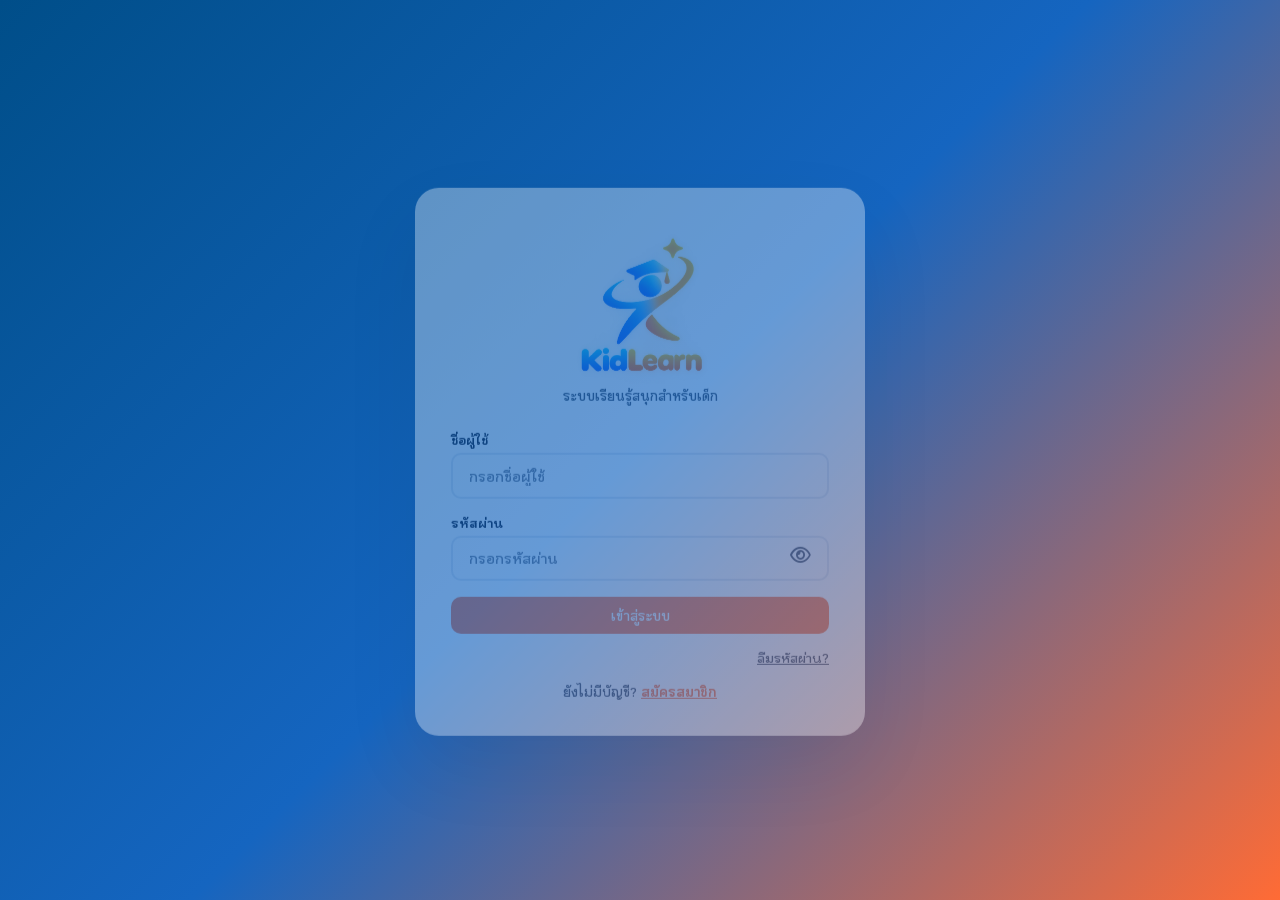
==== app.html @ 4d79da93 "แนบไฟล์ในบทเรียนได้ และคำแนะนำผู้ปกครองบอกบทเรียนที่ควรให้ลูกอ่าน - ครูแนบไฟล์ PDF, Word, PowerPoint" ====
<!DOCTYPE html>
<html lang="th">
<head>
  <meta charset="UTF-8">
  <meta name="viewport" content="width=device-width, initial-scale=1.0">
  <title>KidLearn — เรียนสนุก เล่นสนุก</title>
  <link rel="preconnect" href="https://fonts.googleapis.com">
  <link rel="preconnect" href="https://fonts.gstatic.com" crossorigin>
  <link href="https://fonts.googleapis.com/css2?family=KoHo:ital,wght@0,200;0,300;0,400;0,500;0,600;0,700;1,200;1,300;1,400;1,500;1,600;1,700&display=swap" rel="stylesheet">
  <link rel="icon" href="images/logo.webp" type="image/webp">
  <link rel="stylesheet" href="style.css?v=5.46">
  <script src="js/theme.js?v=1.3"></script>
  <link rel="stylesheet" href="https://cdnjs.cloudflare.com/ajax/libs/font-awesome/6.5.0/css/all.min.css">
</head>
<body>

<header class="m-header">
  <a class="brand" href="app.html"><img class="brand-logo" src="images/logo.webp" alt=""> <span>Kid</span>Learn</a>
</header>

<div class="layout">

  <!-- ════════════════════════════════════════════════════
       SIDEBAR
  ════════════════════════════════════════════════════ -->
  <aside class="sidebar">
    <a class="brand" href="app.html"><img class="brand-logo" src="images/logo.webp" alt=""> <span>Kid</span>Learn</a>
    <button class="sl active" id="sl-home"     onclick="sec('home')">    หน้าหลัก</button>
    <button class="sl"        id="sl-lessons"  onclick="sec('lessons')"  style="display:none">บทเรียน</button>
    <button class="sl"        id="sl-scores"   onclick="sec('scores')">  คะแนน</button>
    <button class="sl"        id="sl-rec"      onclick="sec('rec')"      style="display:none">คำแนะนำ</button>
    <button class="sl"        id="sl-children" onclick="sec('children')" style="display:none">จัดการบุตรหลาน</button>
    <button class="sl"        id="sl-teach"    onclick="sec('teach')"    style="display:none">แผงควบคุม</button>
    <button class="sl"        id="sl-officer"  onclick="sec('officer')"  style="display:none">จัดการผู้ใช้</button>
    <button class="sl"        id="sl-executive" onclick="sec('executive')" style="display:none">แผงบริหาร</button>
    <button class="sl"        id="sl-admin"    onclick="sec('admin')"    style="display:none">ผู้ดูแลระบบ</button>
    <button class="sl"        id="sl-settings" onclick="sec('settings')">ตั้งค่า</button>
    <button class="sl sl-out"                  onclick="doLogout()">   ออกจากระบบ</button>
  </aside>

  <!-- ════════════════════════════════════════════════════
       MAIN CONTENT
  ════════════════════════════════════════════════════ -->
  <main class="main">

    <!-- ── HOME ── -->
    <div id="s-home">
      <div class="pg-title">ยินดีต้อนรับ</div>
      <div id="home-user"></div>
      <div id="home-profile-edit" style="display:none;margin-bottom:1.4rem;max-width:560px">
        <div style="display:flex;justify-content:space-between;align-items:center;margin-bottom:.9rem">
          <h3 style="font-size:1rem">แก้ไขข้อมูลส่วนตัว</h3>
          <button class="btn btn-sm" style="background:var(--sf);color:var(--tx)" onclick="closeProfileEdit()">ปิด</button>
        </div>
        <div id="pf-ok"  class="al ao" style="display:none"></div>
        <div id="pf-err" class="al ae" style="display:none"></div>

        <div class="pf-grid">

          <!-- ซ้าย: ข้อมูลทั่วไป -->
          <div class="ts" style="margin:0">
            <h3>ข้อมูลทั่วไป</h3>
            <div style="display:flex;align-items:center;gap:1rem;margin-bottom:1.25rem">
              <div style="position:relative;flex-shrink:0;cursor:pointer" onclick="document.getElementById('pf-av-input').click()" title="คลิกเพื่อเปลี่ยนรูป">
                <div class="avatar" id="pf-av" style="width:72px;height:72px;font-size:1.8rem;overflow:hidden;padding:0"></div>
                <div style="position:absolute;bottom:0;right:0;background:#1E40AF;color:#fff;border-radius:50%;width:22px;height:22px;display:flex;align-items:center;justify-content:center;font-size:.7rem;box-shadow:0 1px 4px rgba(0,0,0,.3)"><i class="fa-solid fa-camera" aria-hidden="true"></i></div>
                <input type="file" id="pf-av-input" accept="image/*" style="display:none" onchange="handleAvatarUpload(event)">
              </div>
              <div>
                <div style="font-weight:700;font-size:.95rem" id="pf-nm-display">ชื่อ</div>
                <div class="rb" id="pf-rb-display" style="margin-top:.3rem">บทบาท</div>
                <div style="font-size:.72rem;color:var(--mu);margin-top:.3rem">คลิกที่รูปเพื่อเปลี่ยน</div>
              </div>
            </div>
            <div class="fg">
              <label class="fl">ชื่อ-นามสกุล</label>
              <input id="pf-name" type="text" class="fc" placeholder="ชื่อ นามสกุล">
            </div>
            <div class="fg">
              <label class="fl">ชื่อผู้ใช้ (username)</label>
              <input id="pf-user" type="text" class="fc" disabled style="background:var(--sf);color:var(--mu);cursor:not-allowed">
              <div style="font-size:.72rem;color:var(--mu);margin-top:.25rem">ไม่สามารถเปลี่ยน username ได้</div>
            </div>
            <div class="fg">
              <label class="fl">อีเมล</label>
              <input id="pf-email" type="email" class="fc" placeholder="email@example.com">
            </div>
            <div class="fg">
              <label class="fl">วันที่สมัคร</label>
              <div id="pf-created-at" class="fc" style="background:var(--sf);color:var(--mu)">—</div>
            </div>
            <div class="fg">
              <label class="fl">แก้ไขบัญชีล่าสุด</label>
              <div id="pf-updated-at" class="fc" style="background:var(--sf);color:var(--mu)">—</div>
            </div>
            <div id="pf-student-extra" style="display:none">
              <div class="fg">
                <label class="fl">ชั้นปีและห้องเรียน</label>
                <input id="pf-grade" type="text" class="fc" disabled style="background:var(--sf);color:var(--mu);cursor:not-allowed">
              </div>
              <div class="fg">
                <label class="fl">เบอร์โทรผู้ปกครอง</label>
                <input id="pf-pphone" type="tel" class="fc" disabled style="background:var(--sf);color:var(--mu);cursor:not-allowed">
                <div style="font-size:.72rem;color:var(--mu);margin-top:.25rem">ถ้าต้องการเปลี่ยนห้องหรือเบอร์โทร ให้ติดต่อครูหรือเจ้าหน้าที่</div>
              </div>
            </div>
            <div id="pf-parent-extra" style="display:none">
              <div class="fg">
                <label class="fl">เบอร์โทรของคุณ</label>
                <input id="pf-phone" type="tel" class="fc" placeholder="เช่น 0812345678" maxlength="10">
              </div>
            </div>
            <div id="pf-teacher-extra" style="display:none">
              <div class="fg">
                <label class="fl">แผนก/กลุ่มสาระ</label>
                <input id="pf-dept" type="text" class="fc" placeholder="เช่น วิทยาศาสตร์">
              </div>
            </div>
            <button class="btn btn-p btn-fw" onclick="saveProfile()">บันทึกข้อมูล</button>
          </div>

        </div>
      </div>
      <div id="home-games"></div>
    </div>

    <!-- ── LESSONS (student) ── -->
    <div id="s-lessons" style="display:none">
      <div class="pg-title">บทเรียน</div>
      <div id="lessons-list"></div>
    </div>

    <!-- ── SCORES ── -->
    <div id="s-scores" style="display:none">
      <div class="pg-title">คะแนน</div>
      <div id="child-sel-wrap" style="display:none">
        <div style="font-size:.88rem;font-weight:700;color:var(--mu);margin-bottom:.6rem">เลือกบุตรหลาน</div>
        <div class="child-selector" id="child-btns"></div>
      </div>
      <div id="score-games"></div>
    </div>

    <!-- ── RECOMMENDATIONS ── -->
    <div id="s-rec" style="display:none">
      <div class="pg-title">คำแนะนำสำหรับผู้ปกครอง</div>
      <div class="ts" id="rec-cont"></div>
    </div>

    <!-- ── MANAGE CHILDREN ── -->
    <div id="s-children" style="display:none">
      <div class="pg-title">จัดการบุตรหลาน</div>

      <div class="ts" style="margin-bottom:1.25rem;background:linear-gradient(135deg,var(--tint),#DBEAFE);border:1px solid #BFDBFE">
        <h3 style="color:#1D4ED8">เบอร์โทรของคุณ (ที่นักเรียนใช้เชื่อมบัญชี)</h3>
        <div style="font-size:1.3rem;font-weight:900;color:#1D4ED8;letter-spacing:2px" id="my-phone-display">—</div>
        <div style="font-size:.76rem;color:#3B82F6;margin-top:.4rem">
          แจ้งเบอร์นี้ให้บุตรหลานกรอกตอนสมัครสมาชิก เพื่อเชื่อมบัญชีอัตโนมัติ
        </div>
      </div>

      <div class="ts" style="margin-bottom:1.25rem">
        <h3>รายชื่อบุตรหลานที่เชื่อมอยู่</h3>
        <div id="ch-list"></div>
      </div>

      <div class="ts">
        <h3>เพิ่มบุตรหลาน</h3>
        <div id="ch-add-err" class="al ae" style="display:none"></div>
        <div id="ch-add-ok"  class="al ao" style="display:none"></div>
        <div style="display:flex;gap:.75rem;flex-wrap:wrap;align-items:flex-end">
          <div style="flex:1;min-width:200px">
            <label class="fl">เบอร์โทรของผู้ปกครอง (ที่นักเรียนกรอกไว้)</label>
            <input id="ch-inp" type="tel" class="fc" placeholder="เช่น 0812345678" maxlength="10">
          </div>
          <button class="btn btn-p" onclick="addChild()" style="height:42px">ค้นหา & เพิ่ม</button>
        </div>
        <div style="font-size:.76rem;color:var(--mu);margin-top:.6rem">
          ค้นหานักเรียนที่กรอกเบอร์โทรนี้ไว้ตอนสมัครสมาชิก
        </div>
      </div>
    </div>

    <!-- ── TEACHER PANEL ── -->
    <div id="s-teach" style="display:none">
      <div class="pg-title">แผงควบคุม</div>
      <div id="tc-setup"></div>
      <div id="tc-main">

      <!-- แท็บหลัก -->
      <div class="rec-tabs" id="tc-tabs" style="margin:1rem 0 .5rem"></div>

      <!-- ── แท็บ 1: คะแนน ── -->
      <div id="tc-score-panel">
        <div class="ts" id="tc-cards"></div>
        <div class="ts" id="tc-gradebook" style="display:none"></div>
        <div class="ts" id="tc-history" style="display:none"></div>
      </div>

      <!-- ── แท็บ 2: เกมของฉัน ── -->
      <div id="tc-game-panel" style="display:none"></div>

      <!-- ── แท็บ 3: บทเรียนของฉัน ── -->
      <div id="tc-lesson-panel" style="display:none"></div>

      <!-- ── แท็บ 4: เพิ่มนักเรียน ── -->
      <div id="tc-student-panel" style="display:none"></div>

      </div>
    </div>

    <!-- ── OFFICER ── -->
    <div id="s-officer" style="display:none">
      <div id="of-dashboard"></div>
    </div>

    <!-- ── EXECUTIVE ── -->
    <div id="s-executive" style="display:none">
      <div id="ex-dashboard"></div>
    </div>

    <!-- ── ADMIN ── -->
    <div id="s-admin" style="display:none">
      <div class="pg-title">ผู้ดูแลระบบ</div>
      <div class="rec-tabs" id="adm-tabs" style="margin:0 0 1rem"></div>
      <div id="adm-users-panel">
        <div class="ts">
          <div id="adm-user-list"><div style="color:var(--mu)">กำลังโหลด...</div></div>
        </div>
      </div>
      <div id="adm-report-panel" style="display:none">
        <div class="ts"></div>
      </div>
      <div id="adm-subject-panel" style="display:none">
        <div class="ts" id="adm-subject-list"></div>
      </div>
    </div>

    <!-- ── SETTINGS ── -->
    <div id="s-settings" style="display:none">
      <div class="pg-title">ตั้งค่า</div>
      <div class="ts" style="max-width:640px">
        <h3>ธีม</h3>
        <div style="font-size:.82rem;color:var(--mu);margin:-.5rem 0 1rem">เลือกหน้าตาแอปที่ใช้ในเครื่องนี้</div>
        <div class="theme-opts" role="radiogroup" aria-label="ธีม">
          <button class="theme-opt" role="radio" data-pref="theme" data-value="light" onclick="setPref('theme','light')"><span class="theme-pv light" aria-hidden="true"></span>สว่าง</button>
          <button class="theme-opt" role="radio" data-pref="theme" data-value="dark" onclick="setPref('theme','dark')"><span class="theme-pv dark" aria-hidden="true"></span>มืด</button>
          <button class="theme-opt" role="radio" data-pref="theme" data-value="auto" onclick="setPref('theme','auto')"><span class="theme-pv auto" aria-hidden="true"></span>ตามระบบ</button>
        </div>
      </div>
      <div class="ts" style="max-width:640px">
        <h3>ขนาดตัวอักษร</h3>
        <div style="font-size:.82rem;color:var(--mu);margin:-.5rem 0 1rem">ปรับให้อ่านง่ายขึ้น มีผลทั้งแอปในเครื่องนี้</div>
        <div class="font-opts" role="radiogroup" aria-label="ขนาดตัวอักษร">
          <button class="theme-opt" role="radio" data-pref="font" data-value="sm" onclick="setPref('font','sm')"><span class="font-pv" style="font-size:14px">ก</span>เล็ก</button>
          <button class="theme-opt" role="radio" data-pref="font" data-value="md" onclick="setPref('font','md')"><span class="font-pv" style="font-size:18px">ก</span>ปกติ</button>
          <button class="theme-opt" role="radio" data-pref="font" data-value="lg" onclick="setPref('font','lg')"><span class="font-pv" style="font-size:22px">ก</span>ใหญ่</button>
          <button class="theme-opt" role="radio" data-pref="font" data-value="xl" onclick="setPref('font','xl')"><span class="font-pv" style="font-size:26px">ก</span>ใหญ่มาก</button>
        </div>
      </div>
      <div class="ts" style="max-width:640px">
        <h3>เปลี่ยนรหัสผ่าน</h3>
        <div style="font-size:.82rem;color:var(--mu);margin:-.5rem 0 1rem">เพื่อความปลอดภัย เราจะส่งรหัส OTP ไปที่อีเมลของบัญชีให้ยืนยันก่อนเปลี่ยน</div>
        <div id="pw-err" class="al ae" style="display:none"></div>
        <div id="pw-ok" class="al ao" style="display:none"></div>
        <div class="fg">
          <label class="fl" for="pf-old-pw">รหัสผ่านปัจจุบัน</label>
          <input id="pf-old-pw" type="password" class="fc" placeholder="รหัสผ่านเดิม" autocomplete="current-password">
        </div>
        <div class="fg">
          <label class="fl" for="pf-new-pw">รหัสผ่านใหม่</label>
          <input id="pf-new-pw" type="password" class="fc" placeholder="อย่างน้อย 6 ตัวอักษร" autocomplete="new-password">
        </div>
        <div class="fg">
          <label class="fl" for="pf-cfm-pw">ยืนยันรหัสผ่านใหม่</label>
          <input id="pf-cfm-pw" type="password" class="fc" placeholder="พิมพ์รหัสผ่านใหม่อีกครั้ง" autocomplete="new-password">
        </div>
        <div class="fg" id="pw-otp-step" style="display:none">
          <label class="fl" for="pw-otp">รหัส OTP 6 หลักที่ส่งไปที่ <span id="pw-otp-email"></span></label>
          <input id="pw-otp" type="text" class="fc" placeholder="000000" maxlength="6" inputmode="numeric" autocomplete="one-time-code">
          <button type="button" class="btn btn-sm" style="margin-top:.5rem;background:var(--sf);color:var(--tx)" onclick="requestPasswordOtp()">ส่งรหัสใหม่</button>
        </div>
        <button class="btn btn-s btn-fw" id="pw-btn" onclick="changePassword()">ส่งรหัส OTP ไปที่อีเมล</button>
      </div>
    </div>

  </main>
</div>
<!-- ════ BOTTOM TAB BAR (mobile) ════ -->
<nav class="bottom-nav" id="bottom-nav">
  <button class="bn-item active" id="bn-home"     onclick="sec('home')">
    <i class="fa-solid fa-house"></i><span>หน้าหลัก</span>
  </button>
  <button class="bn-item" id="bn-lessons"  onclick="sec('lessons')"  style="display:none">
    <i class="fa-solid fa-book-open"></i><span>บทเรียน</span>
  </button>
  <button class="bn-item" id="bn-scores"   onclick="sec('scores')">
    <i class="fa-solid fa-trophy"></i><span>คะแนน</span>
  </button>
  <button class="bn-item" id="bn-rec"      onclick="sec('rec')"      style="display:none">
    <i class="fa-solid fa-lightbulb"></i><span>คำแนะนำ</span>
  </button>
  <button class="bn-item" id="bn-children" onclick="sec('children')" style="display:none">
    <i class="fa-solid fa-people-roof"></i><span>บุตรหลาน</span>
  </button>
  <button class="bn-item" id="bn-teach"    onclick="sec('teach')"    style="display:none">
    <i class="fa-solid fa-chalkboard-user"></i><span>แผงควบคุม</span>
  </button>
  <button class="bn-item" id="bn-admin"    onclick="sec('admin')"    style="display:none">
    <i class="fa-solid fa-screwdriver-wrench"></i><span>แอดมิน</span>
  </button>
  <button class="bn-item" id="bn-settings" onclick="sec('settings')">
    <i class="fa-solid fa-gear"></i><span>ตั้งค่า</span>
  </button>
  <button class="bn-item" onclick="doLogout()">
    <i class="fa-solid fa-right-from-bracket"></i><span>ออก</span>
  </button>
</nav>

<!-- ════════════════════════════════════════════════════
     SCRIPTS (order matters)
════════════════════════════════════════════════════ -->
<script src="js/api.js?v=3.29"></script>
<script src="js/game_types.js?v=1.7"></script>
<script src="js/data.js?v=4.7"></script>
<script src="js/state.js?v=3.10"></script>
<script src="js/router.js?v=3.13"></script>
<script src="js/auth.js?v=3.13"></script>
<script src="js/home.js?v=3.29"></script>
<script src="js/scores.js?v=3.18"></script>
<script src="js/recommendations.js?v=3.13"></script>
<script src="js/children.js?v=3.11"></script>
<script src="js/teacher.js?v=3.34"></script>
<script src="js/student_import.js?v=1.8"></script>
<script src="js/game_player.js?v=1.4"></script>
<script src="js/game_builder.js?v=1.8"></script>
<script src="js/lesson_builder.js?v=1.11"></script>
<script src="js/officer.js?v=3.17"></script>
<script src="js/executive.js?v=3.14"></script>
<script src="js/admin.js?v=3.18"></script>
<script src="js/profile.js?v=3.16"></script>
<script>
  window.addEventListener('DOMContentLoaded', async () => {
    const ok = await sessionLoad();
    if (!ok) { window.location.replace('index.html'); return; }
    applyRoleUI();
    history.replaceState(null, '');
    sec('home');
  });
</script>

</body>
</html>
---- style.css ----
:root {
  --p: #FF6B35;
  --s: #004E89;
  --a: #FFD23F;
  --g: #2EC4B6;
  --pu: #9B5DE5;
  --bg: #F0F4FF;
  --cb: #FFF;
  --sf: #F1F5F9;
  --tint: #EEF2FF;
  --bd: #E2E8F0;
  --tx: #020617;
  --mu: #374151;
  --field: #FFF;
  --ph: #6B7280;
  --r: 16px;
  --sh: 0 8px 32px rgba(0, 0, 0, .09);
  --tr: 0.22s cubic-bezier(.4, 0, .2, 1);
  color-scheme: light
}

:root[data-theme="dark"] {
  --s: #3B82F6;
  --bg: #0F172A;
  --cb: #1E293B;
  --sf: #273449;
  --tint: #1E2A4A;
  --bd: #334155;
  --tx: #F8FAFC;
  --mu: #E2E8F0;
  --field: #0F172A;
  --ph: #64748B;
  --sh: 0 8px 32px rgba(0, 0, 0, .4);
  color-scheme: dark
}

*,
*::before,
*::after {
  box-sizing: border-box;
  margin: 0;
  padding: 0
}

body {
  font-family: 'KoHo', sans-serif;
  font-weight: 600;
  background: var(--bg);
  color: var(--tx);
  min-height: 100vh;
  overflow-x: hidden
}

button,
input,
select,
textarea {
  font-family: inherit;
  font-weight: inherit
}

/* LAYOUT */
.layout {
  display: grid;
  grid-template-columns: 240px 1fr;
  min-height: 100vh
}

/* SIDEBAR */
.sidebar {
  background: var(--cb);
  border-right: 1px solid var(--bd);
  padding: 1.25rem .9rem;
  display: flex;
  flex-direction: column;
  gap: .35rem;
  position: sticky;
  top: 0;
  height: 100vh;
  overflow-y: auto
}

.brand {
  font-size: 1.45rem;
  font-weight: 900;
  color: var(--p);
  text-decoration: none;
  display: flex;
  align-items: center;
  gap: .45rem;
  padding: 0 .3rem;
  margin-bottom: .9rem
}

.brand span {
  color: var(--s)
}

.brand-logo {
  width: 40px;
  height: 40px;
  border-radius: 10px;
  object-fit: contain
}

.m-header {
  display: none;
  background: var(--cb);
  border-bottom: 1px solid var(--bd);
  padding: .6rem 1rem;
  position: sticky;
  top: 0;
  z-index: 900
}

.m-header .brand {
  margin-bottom: 0;
  padding: 0
}

.avatar {
  width: 56px;
  height: 56px;
  border-radius: 50%;
  margin: 0 auto .6rem;
  display: flex;
  align-items: center;
  justify-content: center;
  font-size: 1.6rem;
  font-weight: 900;
  color: var(--s)
}

.avatar.student {
  background: var(--a)
}

.avatar.parent {
  background: #A5F3FC
}

.avatar.teacher {
  background: #BBF7D0
}

.sl {
  display: flex;
  align-items: center;
  gap: .65rem;
  padding: .65rem .9rem;
  border-radius: 12px;
  text-decoration: none;
  color: var(--mu);
  font-weight: 600;
  font-size: .85rem;
  transition: var(--tr);
  cursor: pointer;
  border: none;
  background: none;
  width: 100%;
  text-align: left
}

.sl:hover {
  background: #ffeeee;
  color: var(--s)
}

.sl.active {
  background: var(--s);
  color: #fff
}

.sl .ico {
  font-size: 1.1rem;
  min-width: 22px;
  text-align: center
}

.sl-out {
  background: #DC2626;
  margin-top: auto;
  color: #fff;
}

.sl-out:hover {
  background: #FEE2E2;
  color: #B91C1C
}

.rb {
  display: inline-block;
  padding: .18rem .6rem;
  border-radius: 99px;
  font-size: .7rem;
  font-weight: 700;
  margin-top: .3rem
}

.rb.student {
  background: rgba(255, 210, 63, .3);
  color: #92400E
}

.rb.parent {
  background: rgba(165, 243, 252, .4);
  color: #0E7490
}

.rb.teacher {
  background: rgba(187, 247, 208, .4);
  color: #065F46
}

[data-theme="dark"] .rb.student {
  color: #FCD34D
}

[data-theme="dark"] .rb.parent {
  color: #67E8F9
}

[data-theme="dark"] .rb.teacher {
  color: #6EE7B7
}

/* MAIN */
.main {
  padding: 1.75rem;
  overflow-y: auto
}

.pg-title {
  font-size: 1.35rem;
  font-weight: 700;
  margin-bottom: 1.4rem;
  display: flex;
  align-items: center;
  gap: .5rem
}

/* STATS */
.stats {
  display: grid;
  grid-template-columns: repeat(auto-fit, minmax(160px, 1fr));
  gap: 1rem;
  margin-bottom: 1.75rem
}

.stat {
  background: var(--cb);
  border-radius: var(--r);
  padding: 1.2rem;
  box-shadow: var(--sh);
  display: flex;
  align-items: center;
  gap: .9rem;
  border-left: 4px solid var(--p);
  animation: fu .4s ease both
}

.stat:nth-child(2) {
  border-color: var(--g)
}

.stat:nth-child(3) {
  border-color: var(--pu)
}

.stat:nth-child(4) {
  border-color: var(--a)
}

.si {
  font-size: 2rem
}

.sv {
  font-size: 1.8rem;
  font-weight: 900;
  line-height: 1
}

.sl2 {
  font-size: .73rem;
  color: var(--mu);
  margin-top: .12rem
}

.badge {
  display: inline-block;
  padding: .13rem .5rem;
  border-radius: 99px;
  font-size: .68rem;
  font-weight: 700
}

.be {
  background: #D1FAE5;
  color: #065F46
}

.bm {
  background: #FEF3C7;
  color: #92400E
}

.bh {
  background: #FEE2E2;
  color: #991B1B
}

/* BUTTONS */
.btn {
  display: inline-flex;
  align-items: center;
  justify-content: center;
  gap: .4rem;
  padding: .58rem 1.15rem;
  border-radius: 10px;
  font-family: 'KoHo', sans-serif;
  font-size: .86rem;
  font-weight: 600;
  cursor: pointer;
  border: none;
  transition: var(--tr);
  text-decoration: none;
  white-space: nowrap
}

.btn-p {
  background: var(--p);
  color: #fff
}

.btn-p:hover {
  background: #E55A28;
  transform: scale(1.02)
}

.btn-s {
  background: var(--s);
  color: #fff
}

.btn-s:hover {
  opacity: .85
}

.btn-g {
  background: var(--g);
  color: #fff
}

.btn-g:hover {
  opacity: .85
}

.btn-sm {
  padding: .35rem .8rem;
  font-size: .78rem
}

.btn:disabled {
  opacity: .45;
  cursor: not-allowed;
  transform: none
}

.btn-fw {
  width: 100%;
  margin-top: auto
}

/* TABLE */
.tw {
  background: var(--cb);
  border-radius: var(--r);
  box-shadow: var(--sh);
  overflow: hidden
}

table {
  width: 100%;
  border-collapse: collapse
}

thead {
  background: var(--s);
  color: #fff
}

[data-theme="dark"] thead {
  background: var(--sf);
  color: var(--tx)
}

[data-theme="dark"] .btn-s {
  background: #2563EB
}

[data-theme="dark"] .btn:disabled {
  background: var(--sf);
  color: var(--ph);
  opacity: 1
}

[data-theme="dark"] .btn-del {
  background: rgba(248, 113, 113, .15);
  color: #F87171
}

[data-theme="dark"] .btn-del:hover:not(:disabled) {
  background: #DC2626;
  color: #fff
}

th,
td {
  padding: .82rem 1rem;
  text-align: left;
  font-size: .83rem;
  border-bottom: 1px solid var(--sf)
}

tbody tr:hover {
  background: #F8FAFF
}

tbody tr:last-child td {
  border-bottom: none
}

/* AUTH */
.auth-bg {
  min-height: 100vh;
  display: flex;
  align-items: center;
  justify-content: center;
  background: linear-gradient(135deg, #004E89, #1565C0 50%, #FF6B35);
  padding: 1.5rem
}

.auth-card {
  background: var(--cb);
  border-radius: 24px;
  padding: 2.25rem;
  width: 100%;
  max-width: 450px;
  box-shadow: 0 32px 80px rgba(0, 0, 0, .2);
  animation: fu .45s ease
}

.auth-logo {
  font-size: 1.9rem;
  font-weight: 900;
  color: var(--s);
  text-align: center;
  margin-bottom: .2rem
}

.auth-logo span {
  color: var(--p)
}

.auth-logo img {
  width: 160px;
  height: 160px;
  object-fit: contain;
  display: block;
  margin: 0 auto
}

.auth-sub {
  text-align: center;
  color: var(--mu);
  font-size: .83rem;
  margin-bottom: 1.75rem
}

.fg {
  margin-bottom: 1rem
}

.fl {
  display: block;
  font-size: .8rem;
  font-weight: 700;
  margin-bottom: .32rem
}

.fc {
  width: 100%;
  padding: .7rem 1rem;
  border: 2px solid var(--bd);
  border-radius: 10px;
  font-family: 'KoHo', sans-serif;
  font-size: .88rem;
  color: var(--tx);
  background: var(--field);
  transition: var(--tr);
  outline: none
}

.fc:focus {
  border-color: var(--s);
  box-shadow: 0 0 0 3px rgba(0, 78, 137, .1)
}

.fc::placeholder {
  color: var(--ph)
}

.al {
  padding: .75rem 1rem;
  border-radius: 10px;
  margin-bottom: .9rem;
  font-size: .83rem;
  font-weight: 600
}

.ae {
  background: #FEE2E2;
  color: #991B1B;
  border-left: 4px solid #EF4444
}

.ao {
  background: #D1FAE5;
  color: #065F46;
  border-left: 4px solid #10B981
}

/* ROLE SELECTOR */
.roles {
  display: grid;
  grid-template-columns: repeat(3, 1fr);
  gap: .65rem;
  margin-bottom: 1.1rem
}

.ro {
  border: 2px solid var(--bd);
  border-radius: 14px;
  padding: .9rem .65rem;
  cursor: pointer;
  text-align: center;
  transition: var(--tr);
  background: var(--sf)
}

.ro:hover {
  border-color: var(--s);
  background: var(--tint)
}

.ro.sel {
  border-color: var(--s);
  background: var(--tint)
}

.ro-ico {
  font-size: 1.85rem;
  margin-bottom: .35rem
}

.ro-nm {
  font-size: .78rem;
  font-weight: 700
}

.ro-ds {
  font-size: .67rem;
  color: var(--mu);
  margin-top: .15rem
}

.ro.sel .ro-nm {
  color: var(--s)
}

/* PARENT SCORE VIEW */
.child-selector {
  display: flex;
  gap: .75rem;
  flex-wrap: wrap;
  margin-bottom: 1.5rem
}

.child-btn {
  padding: .6rem 1.2rem;
  border-radius: 99px;
  border: 2px solid var(--bd);
  background: var(--cb);
  font-family: 'KoHo', sans-serif;
  font-size: .88rem;
  font-weight: 700;
  cursor: pointer;
  transition: var(--tr);
  color: var(--tx)
}

.child-btn:hover {
  border-color: var(--s);
  color: var(--s)
}

.child-btn.active {
  background: var(--s);
  color: #fff;
  border-color: var(--s)
}

/* TEACHER */
.ts {
  background: var(--cb);
  border-radius: var(--r);
  padding: 1.4rem;
  box-shadow: var(--sh);
  margin-bottom: 1.4rem
}

.tc-games {
  display: grid;
  grid-template-columns: minmax(180px, 240px) minmax(0, 1fr);
  gap: .9rem;
  align-items: start
}

.tc-game-list {
  display: flex;
  flex-direction: column;
  gap: .3rem
}

.tc-game-item {
  display: flex;
  flex-direction: column;
  gap: .15rem;
  padding: .6rem .75rem;
  border: 1px solid var(--bd);
  border-radius: 10px;
  background: var(--cb);
  color: var(--tx);
  font: inherit;
  text-align: left;
  cursor: pointer
}

.tc-game-item.active {
  border-color: var(--s);
  background: var(--tint)
}

.tc-game-name {
  font-weight: 700;
  font-size: .88rem
}

.tc-game-sub {
  font-size: .74rem;
  color: var(--mu)
}

.tc-pill {
  display: inline-block;
  min-width: 3.6rem;
  padding: .15rem .4rem;
  border-radius: 6px;
  font-weight: 700;
  color: #fff
}

.tc-bars {
  display: inline-flex;
  align-items: flex-end;
  gap: 2px;
  height: 22px;
  vertical-align: middle
}

.tc-bars i {
  display: block;
  width: 6px;
  border-radius: 2px
}

@media(max-width:768px) {
  .tc-games {
    grid-template-columns: 1fr
  }

  .tc-game-list {
    flex-direction: row;
    overflow-x: auto;
    padding-bottom: .25rem
  }

  .tc-game-item {
    flex: 0 0 auto;
    max-width: 220px
  }
}

.pw-week {
  display: flex;
  align-items: center;
  gap: 1rem;
  flex-wrap: wrap
}

.pw-title {
  font-weight: 700;
  font-size: 1.05rem
}

.pw-days {
  display: flex;
  gap: .4rem
}

.pw-day {
  display: flex;
  flex-direction: column;
  align-items: center;
  gap: .2rem;
  font-size: .72rem;
  color: var(--mu)
}

.pw-day i {
  width: 1.4rem;
  height: 1.4rem;
  border-radius: 50%;
  background: var(--sf);
  border: 1px solid var(--bd)
}

.pw-day i.on {
  background: #10B981;
  border-color: #10B981
}

.rec-link {
  display: flex;
  align-items: center;
  justify-content: space-between;
  gap: .75rem;
  flex-wrap: wrap;
  border: 2px solid #F59E0B;
  font-weight: 700
}

.rec-card {
  display: flex;
  align-items: center;
  gap: .85rem;
  padding: .85rem 1rem;
  margin-bottom: .6rem;
  border: 1px solid var(--bd);
  border-left: 4px solid var(--bd);
  border-radius: 0 12px 12px 0;
  background: var(--cb)
}

.rec-ic {
  width: 2.2rem;
  height: 2.2rem;
  flex-shrink: 0;
  display: flex;
  align-items: center;
  justify-content: center;
  border-radius: 10px;
  background: var(--sf);
  color: var(--mu)
}

.rec-body {
  flex: 1;
  min-width: 0
}

.rec-title {
  font-weight: 700
}

.rec-card .sc-stars {
  font-size: 1rem;
  margin: 0
}

.rec-tag {
  font-size: .75rem;
  font-weight: 700;
  padding: .15rem .6rem;
  border-radius: 99px;
  background: #FEE2E2;
  color: #B91C1C;
  white-space: nowrap
}

.rec-urgent { border-left-color: #EF4444 }
.rec-urgent .rec-ic { background: #FEE2E2; color: #B91C1C }
.rec-review { border-left-color: #0EA5E9 }
.rec-review .rec-ic { background: #E0F2FE; color: #0369A1 }
.rec-help { border-left-color: #F59E0B }
.rec-help .rec-ic { background: #FEF3C7; color: #92400E }
.rec-new { border-left-color: #8B5CF6 }
.rec-new .rec-ic { background: #EDE9FE; color: #6D28D9 }
.rec-praise { border-left-color: #10B981 }
.rec-praise .rec-ic { background: #D1FAE5; color: #065F46 }

.sc-total {
  font-weight: 700;
  margin-bottom: .75rem
}

.sc-filters {
  display: flex;
  flex-wrap: wrap;
  gap: .4rem;
  margin-bottom: 1rem
}

.sc-grid {
  display: grid;
  grid-template-columns: repeat(auto-fill, minmax(200px, 1fr));
  gap: .75rem
}

.sc-card {
  display: flex;
  flex-direction: column;
  gap: .3rem;
  padding: 1rem;
  border: 2px solid var(--bd);
  border-radius: 14px;
  background: var(--cb)
}

.sc-card.new {
  border-style: dashed
}

.sc-name {
  font-weight: 700;
  font-size: 1rem
}

.sc-meta {
  font-size: .8rem;
  color: var(--mu)
}

.sc-stars {
  font-size: 1.3rem;
  color: var(--bd);
  letter-spacing: .1rem;
  margin: .3rem 0
}

.sc-stars .on {
  color: #F59E0B
}

.sc-hint {
  font-size: .8rem;
  font-weight: 700;
  color: var(--s)
}

.sc-play {
  margin-top: auto;
  align-self: stretch
}

.btn-del {
  flex-shrink: 0;
  width: 1.75rem;
  height: 1.75rem;
  display: inline-flex;
  align-items: center;
  justify-content: center;
  border: 0;
  border-radius: 50%;
  background: #FEE2E2;
  color: #DC2626;
  font-size: .9rem;
  cursor: pointer;
  transition: var(--tr)
}

.btn-del:hover:not(:disabled) {
  background: #DC2626;
  color: #fff
}

.btn-del:disabled {
  opacity: .35;
  cursor: default
}

.att-dot {
  display: inline-block;
  width: .55rem;
  height: .55rem;
  border-radius: 50%;
  background: #EF4444;
  margin-right: .35rem;
  vertical-align: middle
}

.pf-grid {
  max-width: 560px
}

.theme-opts {
  display: grid;
  grid-template-columns: repeat(3, minmax(0, 1fr));
  gap: .75rem
}

:root[data-font="sm"] { font-size: 87.5% }
:root[data-font="lg"] { font-size: 112.5% }
:root[data-font="xl"] { font-size: 125% }

.font-opts {
  display: grid;
  grid-template-columns: repeat(4, minmax(0, 1fr));
  gap: .75rem
}

.font-pv {
  height: 3rem;
  display: flex;
  align-items: center;
  justify-content: center;
  border-radius: 8px;
  background: var(--sf);
  font-weight: 700
}

.theme-opt {
  display: flex;
  flex-direction: column;
  gap: .5rem;
  padding: .6rem;
  border: 2px solid var(--bd);
  border-radius: 12px;
  background: var(--cb);
  color: var(--tx);
  font: inherit;
  font-weight: 600;
  cursor: pointer;
  text-align: left
}

.theme-opt.on {
  border-color: var(--s)
}

.theme-pv {
  height: 56px;
  border-radius: 8px;
  border: 1px solid var(--bd)
}

.theme-pv.light {
  background: #F0F4FF
}

.theme-pv.dark {
  background: #0F172A
}

.theme-pv.auto {
  background: linear-gradient(90deg, #F0F4FF 50%, #0F172A 50%)
}

@media(max-width:640px) {
  .font-opts {
    grid-template-columns: repeat(2, minmax(0, 1fr))
  }
}

.hu-head {
  display: flex;
  align-items: center;
  gap: 1rem;
  flex-wrap: wrap;
  margin-bottom: 1rem
}

.hu-av {
  margin: 0;
  flex-shrink: 0
}

.hu-name {
  font-size: 1.15rem;
  font-weight: 700;
  margin-bottom: .25rem
}

.hu-edit {
  margin-left: auto
}

.hu-row {
  display: flex;
  gap: 1rem;
  padding: .6rem 0;
  border-top: 1px solid var(--sf);
  font-size: .88rem
}

.hu-label {
  width: 9rem;
  flex-shrink: 0;
  color: var(--mu)
}

.hu-value {
  min-width: 0;
  overflow-wrap: anywhere
}

@media(max-width:480px) {
  .hu-row {
    flex-direction: column;
    gap: .2rem
  }
}

.ts h3 {
  font-size: .95rem;
  font-weight: 700;
  margin-bottom: .9rem;
  color: var(--s)
}

.sr {
  display: flex;
  align-items: center;
  gap: .9rem;
  padding: .7rem 0;
  border-bottom: 1px solid var(--sf)
}

.sr:last-child {
  border: none
}

.sa {
  width: 36px;
  height: 36px;
  border-radius: 50%;
  background: var(--a);
  display: flex;
  align-items: center;
  justify-content: center;
  font-weight: 900;
  font-size: .9rem;
  color: var(--s);
  flex-shrink: 0
}

.sn2 {
  font-weight: 600;
  font-size: .88rem
}

.si3 {
  font-size: .73rem;
  color: var(--mu)
}

.mp {
  width: 75px;
  height: 5px;
  background: var(--bd);
  border-radius: 99px;
  overflow: hidden;
  margin-top: .22rem
}

.mf {
  height: 100%;
  background: var(--p);
  border-radius: 99px
}

/* RECOMMENDATIONS */
.rec-tabs {
  display: flex;
  gap: .5rem;
  margin-bottom: 1.4rem;
  border-bottom: 2px solid var(--bd);
  padding-bottom: 0;
  overflow-x: auto
}

.rec-tab {
  white-space: nowrap;
  padding: .6rem 1.2rem;
  border: none;
  background: none;
  font-family: 'KoHo', sans-serif;
  font-size: .88rem;
  font-weight: 700;
  color: var(--mu);
  cursor: pointer;
  border-bottom: 3px solid transparent;
  margin-bottom: -2px;
  transition: var(--tr)
}

.rec-tab:hover {
  color: var(--s)
}

.rec-tab.active {
  color: var(--s);
  border-bottom-color: var(--s)
}

.rec-panel {
  display: none
}

.rec-panel.active {
  display: block
}

/* analysis cards */
.ana-grid {
  display: grid;
  grid-template-columns: repeat(auto-fill, minmax(260px, 1fr));
  gap: 1rem;
  margin-bottom: 1.5rem
}

.ana-card {
  background: var(--cb);
  border-radius: var(--r);
  padding: 1.2rem;
  box-shadow: var(--sh);
  border-top: 4px solid #ccc;
  animation: fu .4s ease both;
  position: relative;
  overflow: hidden
}

.ana-card::after {
  content: '';
  position: absolute;
  bottom: 0;
  right: 0;
  width: 80px;
  height: 80px;
  border-radius: 50%;
  opacity: .08;
  transform: translate(25px, 25px)
}

.ana-card.good {
  border-color: #10B981
}

.ana-card.good::after {
  background: #10B981
}

.ana-card.mid {
  border-color: #F59E0B
}

.ana-card.mid::after {
  background: #F59E0B
}

.ana-card.low {
  border-color: #EF4444
}

.ana-card.low::after {
  background: #EF4444
}

.ana-card.na {
  border-color: var(--mu)
}

.ana-card.na::after {
  background: var(--mu)
}

.ac-top {
  display: flex;
  justify-content: space-between;
  align-items: flex-start;
  margin-bottom: .75rem
}

.ac-subj {
  font-size: .95rem;
  font-weight: 700
}

.ac-badge {
  padding: .22rem .7rem;
  border-radius: 99px;
  font-size: .72rem;
  font-weight: 700
}

.ac-badge.good {
  background: #D1FAE5;
  color: #065F46
}

.ac-badge.mid {
  background: #FEF3C7;
  color: #92400E
}

.ac-badge.low {
  background: #FEE2E2;
  color: #991B1B
}

.ac-badge.na {
  background: var(--sf);
  color: var(--mu)
}

.ac-score {
  font-size: 2rem;
  font-weight: 900;
  line-height: 1;
  margin-bottom: .2rem
}

.ac-sub {
  font-size: .75rem;
  color: var(--mu)
}

.ac-bar {
  height: 6px;
  background: var(--bd);
  border-radius: 99px;
  margin: .75rem 0 .5rem;
  overflow: hidden
}

.ac-fill {
  height: 100%;
  border-radius: 99px;
  transition: width 1s ease
}

.ac-trend {
  font-size: .75rem;
  display: flex;
  align-items: center;
  gap: .3rem
}

/* activity cards */
.act-list {
  display: flex;
  flex-direction: column;
  gap: .85rem
}

.act-card {
  background: var(--cb);
  border-radius: var(--r);
  padding: 1.1rem 1.3rem;
  box-shadow: var(--sh);
  display: flex;
  gap: 1rem;
  align-items: flex-start;
  animation: fu .4s ease both;
  border-left: 5px solid var(--p);
  transition: var(--tr)
}

.act-card:hover {
  transform: translateX(4px)
}

.act-card.math {
  border-color: #FF9800
}

.act-card.sci {
  border-color: #9C27B0
}

.act-card.thai {
  border-color: #4CAF50
}

.act-card.eng {
  border-color: #2196F3
}

.act-card.hist {
  border-color: #795548
}

.act-card.health {
  border-color: #E91E63
}

.act-card.gen {
  border-color: var(--g)
}

.act-ico {
  font-size: 1.8rem;
  flex-shrink: 0;
  margin-top: .1rem
}

.act-body {
  flex: 1
}

.act-title {
  font-weight: 700;
  font-size: .92rem;
  margin-bottom: .25rem
}

.act-desc {
  font-size: .8rem;
  color: var(--mu);
  line-height: 1.6
}

.act-tags {
  display: flex;
  gap: .4rem;
  flex-wrap: wrap;
  margin-top: .55rem
}

.act-tag {
  padding: .15rem .55rem;
  border-radius: 99px;
  font-size: .68rem;
  font-weight: 700;
  background: var(--tint);
  color: var(--s)
}

/* notifications */
.notif-list {
  display: flex;
  flex-direction: column;
  gap: .75rem
}

.notif {
  background: var(--cb);
  border-radius: 12px;
  padding: 1rem 1.2rem;
  box-shadow: var(--sh);
  display: flex;
  gap: .9rem;
  align-items: flex-start;
  animation: fu .35s ease both;
  position: relative
}

.notif.unread {
  border-left: 4px solid var(--p)
}

.notif.read {
  border-left: 4px solid var(--bd);
  opacity: .75
}

.notif-dot {
  width: 8px;
  height: 8px;
  border-radius: 50%;
  background: var(--p);
  flex-shrink: 0;
  margin-top: .4rem
}

.notif.read .notif-dot {
  background: var(--bd)
}

.notif-ico {
  font-size: 1.4rem;
  flex-shrink: 0
}

.notif-body {
  flex: 1
}

.notif-title {
  font-weight: 700;
  font-size: .88rem;
  margin-bottom: .2rem
}

.notif-msg {
  font-size: .78rem;
  color: var(--mu);
  line-height: 1.6
}

.notif-time {
  font-size: .7rem;
  color: var(--mu);
  margin-top: .35rem
}

.notif-mark {
  position: absolute;
  top: .75rem;
  right: .9rem;
  font-size: .7rem;
  color: var(--s);
  cursor: pointer;
  font-weight: 700;
  text-decoration: underline
}

.notif-badge {
  display: inline-flex;
  align-items: center;
  justify-content: center;
  width: 20px;
  height: 20px;
  border-radius: 50%;
  background: var(--p);
  color: #fff;
  font-size: .65rem;
  font-weight: 900;
  margin-left: .4rem
}

/* MODAL */
.overlay {
  position: fixed;
  inset: 0;
  background: rgba(0, 0, 0, .45);
  z-index: 1000;
  display: none;
  align-items: center;
  justify-content: center;
  padding: 1rem
}

.overlay.show {
  display: flex
}

.modal {
  background: var(--cb);
  border-radius: 20px;
  padding: 1.75rem;
  max-width: 400px;
  width: 100%;
  box-shadow: 0 24px 64px rgba(0, 0, 0, .2);
  animation: pop .3s ease
}

.modal-t {
  font-size: 1.15rem;
  font-weight: 700;
  margin-bottom: 1.1rem;
  display: flex;
  align-items: center;
  gap: .5rem
}

/* ANIM */
@keyframes fu {
  from {
    opacity: 0;
    transform: translateY(18px)
  }

  to {
    opacity: 1;
    transform: translateY(0)
  }
}

@keyframes pop {
  0% {
    transform: scale(.5);
    opacity: 0
  }

  80% {
    transform: scale(1.05)
  }

  100% {
    transform: scale(1);
    opacity: 1
  }
}

/* ══════════════════════════════════════════════════════
   BOTTOM NAV BAR
   ══════════════════════════════════════════════════════ */
.bottom-nav {
  display: none;
  position: fixed;
  bottom: 0;
  left: 0;
  right: 0;
  background: var(--cb);
  border-top: 1px solid var(--bd);
  z-index: 900;
  padding: .3rem 0 env(safe-area-inset-bottom, .3rem);
  justify-content: space-around;
  align-items: stretch;
  box-shadow: 0 -4px 20px rgba(0, 0, 0, .08)
}

.bn-item {
  display: flex;
  flex-direction: column;
  align-items: center;
  justify-content: center;
  gap: .18rem;
  flex: 1;
  background: none;
  border: none;
  cursor: pointer;
  font-family: 'KoHo', sans-serif;
  font-size: .6rem;
  font-weight: 700;
  color: var(--mu);
  padding: .45rem .2rem;
  transition: color .18s;
  min-width: 0
}

.bn-item i {
  font-size: 1.2rem;
  line-height: 1;
  transition: transform .18s
}

.bn-item:hover {
  color: var(--s)
}

.bn-item.active {
  color: var(--s)
}

.bn-item.active i {
  transform: scale(1.15)
}

/* ══════════════════════════════════════════════════════
   RESPONSIVE BREAKPOINTS
   ══════════════════════════════════════════════════════ */
@media(max-width:900px) {
  .layout {
    grid-template-columns: 1fr
  }

  .sidebar {
    display: none
  }

  .m-header {
    display: block
  }

  .bottom-nav {
    display: flex
  }

  .main {
    padding-bottom: 5rem
  }
}

@media(max-width:768px) {
  .main {
    padding: 1rem 1rem 5rem
  }

  /* Layout */
  .stats {
    grid-template-columns: 1fr 1fr
  }



  /* Table scroll */
  .tw {
    overflow-x: auto
  }

  table {
    min-width: 480px
  }

  /* Auth */
  .auth-card {
    padding: 1.75rem 1.25rem
  }

  /* Teacher */
  .ts {
    padding: 1rem
  }
}

@media(max-width:480px) {
  .stats {
    grid-template-columns: 1fr
  }

  .pg-title {
    font-size: 1.1rem
  }

  .roles {
    grid-template-columns: repeat(3, 1fr)
  }

  .modal {
    padding: 1.25rem
  }

  .child-selector {
    gap: .5rem
  }

  .child-btn {
    padding: .5rem .9rem;
    font-size: .82rem
  }

  .ana-grid {
    grid-template-columns: 1fr
  }

  /* Bottom nav: แสดงชื่อสั้นกว่า */
  .bn-item {
    font-size: .55rem
  }

  .bn-item i {
    font-size: 1.1rem
  }
}

.lp-btn-play {
  flex: 1;
  min-width: 0;
  padding: .85rem 1.2rem;
  border: none;
  border-radius: 12px;
  cursor: pointer;
  font-family: 'KoHo', sans-serif;
  font-size: .95rem;
  font-weight: 700;
  background: #F59E0B;
  color: #fff;
  box-shadow: 0 4px 14px rgba(245, 158, 11, .35);
  transition: all .18s;
  display: flex;
  align-items: center;
  justify-content: center;
  gap: .45rem
}

.lp-btn-play:hover {
  background: #D97706;
  transform: translateY(-2px);
  box-shadow: 0 7px 20px rgba(245, 158, 11, .45)
}

/* GAME QUESTIONS (game_types.js) */
.gq-text {
  font-size: 1.15rem;
  font-weight: 700;
  line-height: 1.5;
  margin-bottom: 1.1rem;
  overflow-wrap: anywhere
}

.gq-choices {
  display: grid;
  grid-template-columns: 1fr 1fr;
  gap: .75rem
}

.gq-choice {
  display: flex;
  align-items: center;
  gap: .7rem;
  min-height: 56px;
  padding: .8rem 1rem;
  border: 3px solid var(--bd);
  border-radius: 16px;
  background: var(--cb);
  font-family: 'KoHo', sans-serif;
  font-size: 1rem;
  font-weight: 600;
  color: var(--tx);
  text-align: left;
  cursor: pointer;
  transition: var(--tr)
}

.gq-choice:hover:not(:disabled) {
  border-color: var(--s);
  background: var(--tint);
  transform: translateY(-2px)
}

.gq-letter {
  flex: none;
  width: 32px;
  height: 32px;
  display: grid;
  place-items: center;
  border-radius: 50%;
  background: var(--tint);
  color: var(--s);
  font-weight: 800
}

.gq-tf {
  display: grid;
  grid-template-columns: 1fr 1fr;
  gap: 1rem
}

.gq-tf-btn {
  display: flex;
  flex-direction: column;
  align-items: center;
  gap: .3rem;
  padding: 1.4rem 1rem;
  border: 3px solid var(--bd);
  border-radius: 18px;
  background: var(--cb);
  font-family: 'KoHo', sans-serif;
  font-size: 1.15rem;
  font-weight: 800;
  color: var(--tx);
  cursor: pointer;
  transition: var(--tr)
}

.gq-tf-btn span {
  font-size: 2rem
}

.gq-tf-btn.t:hover:not(:disabled) {
  border-color: #10B981;
  background: #ECFDF5;
  transform: translateY(-2px)
}

.gq-tf-btn.f:hover:not(:disabled) {
  border-color: #EF4444;
  background: #FEF2F2;
  transform: translateY(-2px)
}

.gq-choice:disabled,
.gq-tf-btn:disabled {
  cursor: default
}

.gq-choice.ok,
.gq-tf-btn.ok {
  border-color: #10B981;
  background: #D1FAE5;
  color: #065F46
}

.gq-choice.no,
.gq-tf-btn.no {
  border-color: #EF4444;
  background: #FEE2E2;
  color: #991B1B
}

/* GAME EDITOR FIELDS */
.ge-choices {
  display: grid;
  grid-template-columns: 1fr 1fr;
  gap: .6rem;
  margin-bottom: 1rem
}

.ge-choice {
  display: flex;
  align-items: center;
  gap: .5rem;
  font-size: .88rem;
  font-weight: 600
}

.ge-choice input[type=radio] {
  flex: none;
  width: 20px;
  height: 20px;
  accent-color: #10B981
}

.ge-tf {
  display: flex;
  gap: 1.5rem;
  margin-bottom: 1rem
}

@media(max-width:480px) {

  .gq-choices,
  .ge-choices {
    grid-template-columns: 1fr
  }
}

/* GAME PLAYER (game_player.js) */
.gp-overlay {
  position: fixed;
  inset: 0;
  z-index: 1100;
  background: var(--bg);
  overflow-y: auto;
  padding: 1rem
}

.lb-full>.ts {
  max-width: 1100px;
  margin: 0 auto
}

.lb-full .ql-toolbar.ql-snow {
  position: sticky;
  top: 0;
  z-index: 1;
  background: var(--sf);
  border-color: var(--bd);
  border-radius: 12px 12px 0 0
}

.lb-full .ql-snow .ql-stroke {
  stroke: var(--tx)
}

.lb-full .ql-snow .ql-fill {
  fill: var(--tx)
}

.lb-full .ql-snow .ql-picker,
.lb-full .ql-snow .ql-picker-options {
  color: var(--tx);
  background: var(--sf)
}

.lb-full .ql-snow button:hover .ql-stroke,
.lb-full .ql-snow .ql-active .ql-stroke {
  stroke: var(--p)
}

.lb-full .ql-snow button:hover .ql-fill,
.lb-full .ql-snow .ql-active .ql-fill {
  fill: var(--p)
}

.lb-full .ql-container.ql-snow {
  border-color: var(--bd);
  background: var(--field);
  color: var(--tx);
  border-radius: 0 0 12px 12px;
  font: inherit;
  font-size: 1rem
}

.lb-full .ql-snow .ql-picker.ql-header .ql-picker-label::before,
.lb-full .ql-snow .ql-picker.ql-header .ql-picker-item::before {
  content: 'ข้อความปกติ'
}

.lb-full .ql-snow .ql-picker.ql-header .ql-picker-label[data-value="2"]::before,
.lb-full .ql-snow .ql-picker.ql-header .ql-picker-item[data-value="2"]::before {
  content: 'หัวข้อใหญ่'
}

.lb-full .ql-snow .ql-picker.ql-header .ql-picker-label[data-value="3"]::before,
.lb-full .ql-snow .ql-picker.ql-header .ql-picker-item[data-value="3"]::before {
  content: 'หัวข้อย่อย'
}

.lb-full .ql-snow .ql-picker.ql-header {
  width: 110px
}

.lb-full .ql-editor.ql-blank::before {
  color: var(--ph);
  font-style: normal
}

.lb-full .ql-editor {
  min-height: 55vh;
  line-height: 1.7
}

.gp {
  max-width: 760px;
  margin: 0 auto
}

.gp [hidden] {
  display: none
}

.gp-top {
  display: flex;
  align-items: center;
  gap: .75rem;
  margin-bottom: .6rem
}

.gp-title {
  flex: 1;
  min-width: 0;
  font-size: 1.1rem;
  font-weight: 800;
  overflow-wrap: anywhere
}

.gp-timer {
  flex: none;
  padding: .35rem .75rem;
  border-radius: 99px;
  background: var(--s);
  color: #fff;
  font-weight: 700;
  font-variant-numeric: tabular-nums
}

.gp-timer.warn {
  background: #DC2626
}

.gp-close {
  flex: none;
  width: 40px;
  height: 40px;
  border: none;
  border-radius: 50%;
  background: var(--cb);
  box-shadow: var(--sh);
  font-size: 1.1rem;
  cursor: pointer
}

.gp-progress {
  height: 8px;
  background: var(--bd);
  border-radius: 99px;
  overflow: hidden;
  margin-bottom: 1rem
}

.gp-bar {
  height: 100%;
  width: 0;
  background: linear-gradient(90deg, var(--g), #96c85c);
  transition: width .3s ease
}

.gp-body {
  background: var(--cb);
  border-radius: var(--r);
  box-shadow: var(--sh);
  padding: 1.25rem
}

.gp-count {
  font-size: .8rem;
  font-weight: 700;
  color: var(--mu);
  margin-bottom: .5rem
}

.gp-feedback {
  margin-top: 1rem;
  padding: .6rem .9rem;
  border-radius: 12px;
  font-weight: 700
}

.gp-feedback.ok {
  background: #D1FAE5;
  color: #065F46
}

.gp-feedback.no {
  background: #FEF3C7;
  color: #92400E
}

.gp-next {
  margin-top: 1rem;
  width: 100%;
  min-height: 48px;
  font-size: 1rem
}

.gp-result {
  text-align: center;
  padding: 1rem 0
}

.gp-timeup {
  font-weight: 800;
  color: #DC2626;
  margin-bottom: .5rem
}

.gp-score {
  font-size: 3.5rem;
  font-weight: 900;
  color: var(--s);
  line-height: 1
}

.gp-msg {
  color: var(--mu);
  margin-bottom: 1.2rem
}

.gp-actions {
  display: flex;
  gap: .6rem;
  justify-content: center;
  flex-wrap: wrap
}

/* GAME BUILDER (game_builder.js) */
.gb-head {
  display: flex;
  justify-content: space-between;
  align-items: center;
  gap: .6rem;
  flex-wrap: wrap;
  margin-bottom: 1rem
}

.list-search {
  position: relative;
  margin-bottom: .8rem
}

.list-search i {
  position: absolute;
  left: 1rem;
  top: 50%;
  transform: translateY(-50%);
  color: var(--ph);
  pointer-events: none
}

.list-search .fc {
  padding-left: 2.6rem
}

[data-search-item][hidden],
[data-search-group][hidden],
.search-empty[hidden] {
  display: none !important
}

.gb-filters {
  display: flex;
  gap: .5rem;
  flex-wrap: wrap;
  margin-bottom: .8rem
}

.gb-filters .fc {
  width: auto;
  min-width: 150px
}

.gb-card {
  display: flex;
  align-items: center;
  gap: .9rem;
  padding: .85rem 0;
  border-bottom: 1px solid var(--sf)
}

.gb-card:last-child {
  border-bottom: none
}

.gb-card-ico {
  flex: none;
  width: 48px;
  height: 48px;
  display: grid;
  place-items: center;
  border-radius: 14px;
  background: var(--tint);
  font-size: 1.5rem
}

.gb-card-body {
  flex: 1;
  min-width: 0
}

.gb-card-name {
  font-weight: 700;
  overflow-wrap: anywhere
}

.gb-card-meta {
  font-size: .78rem;
  color: var(--mu);
  margin-top: .2rem
}

.gb-card-actions {
  display: flex;
  gap: .35rem;
  flex-wrap: wrap;
  justify-content: flex-end
}

.gb-empty {
  color: var(--mu);
  text-align: center;
  padding: 1.5rem
}

.gb-types {
  display: grid;
  grid-template-columns: repeat(auto-fill, minmax(200px, 1fr));
  gap: .75rem
}

.gb-type {
  display: flex;
  flex-direction: column;
  align-items: flex-start;
  gap: .3rem;
  padding: 1rem;
  border: 2px solid var(--bd);
  border-radius: 16px;
  background: var(--cb);
  font-family: 'KoHo', sans-serif;
  text-align: left;
  cursor: pointer;
  transition: var(--tr)
}

.gb-type:hover {
  border-color: var(--s);
  background: var(--tint);
  transform: translateY(-2px)
}

.gb-type-ico {
  font-size: 2rem
}

.gb-type-name {
  font-weight: 800;
  font-size: .95rem;
  color: var(--tx)
}

.gb-type-desc {
  font-size: .75rem;
  color: var(--mu)
}

.gb-row {
  display: grid;
  grid-template-columns: 2fr 1fr 1fr;
  gap: .75rem
}

.gb-rooms {
  display: flex;
  gap: .4rem;
  flex-wrap: wrap
}

.gb-rooms .child-btn {
  cursor: pointer
}

.gb-q {
  border: 2px solid var(--bd);
  border-radius: 14px;
  padding: 1rem;
  margin-bottom: .8rem
}

.gb-q-head {
  display: flex;
  justify-content: space-between;
  align-items: center;
  margin-bottom: .6rem
}

.gb-q-img {
  display: flex;
  flex-wrap: wrap;
  align-items: center;
  gap: .6rem;
  margin-bottom: .6rem
}

.gb-q-img figure {
  position: relative;
  margin: 0
}

.gb-q-img img {
  display: block;
  width: 110px;
  height: 110px;
  object-fit: cover;
  border-radius: 10px
}

.gb-q-img figure button {
  position: absolute;
  top: 4px;
  right: 4px
}

.gb-q-img label {
  cursor: pointer
}

.gp-imgs {
  display: flex;
  flex-wrap: wrap;
  justify-content: center;
  gap: .6rem;
  margin-bottom: .8rem
}

.gp-imgs img {
  max-width: 100%;
  max-height: 220px;
  border-radius: 12px
}

.gp-imgs img:not(:only-child) {
  max-width: calc(50% - .3rem)
}

.gb-actions {
  display: flex;
  gap: .5rem;
  justify-content: flex-end;
  flex-wrap: wrap;
  margin-top: 1.2rem
}

@media(max-width:768px) {
  .gb-row {
    grid-template-columns: 1fr
  }

  .gb-card {
    flex-wrap: wrap
  }

  .gb-card-actions {
    width: 100%;
    justify-content: flex-start
  }
}

/* STUDENT GAMES (home.js) */
.sg-subject {
  font-weight: 700;
  margin: .9rem 0 .5rem
}

.sg-grid {
  display: grid;
  grid-template-columns: repeat(auto-fill, minmax(240px, 1fr));
  gap: .7rem
}

.sg-card {
  display: flex;
  align-items: center;
  gap: .8rem;
  padding: .9rem;
  border: 2px solid var(--bd);
  border-radius: 16px;
  background: var(--cb);
  font-family: 'KoHo', sans-serif;
  text-align: left;
  color: var(--tx);
  cursor: pointer;
  transition: var(--tr)
}

.sg-card:hover {
  border-color: var(--p);
  transform: translateY(-2px);
  box-shadow: var(--sh)
}

.sg-ico {
  flex: none;
  width: 48px;
  height: 48px;
  display: grid;
  place-items: center;
  border-radius: 14px;
  background: #FFF3E0;
  font-size: 1.5rem
}

.sg-body {
  flex: 1;
  min-width: 0;
  display: flex;
  flex-direction: column;
  gap: .15rem
}

.sg-name {
  font-weight: 800;
  overflow-wrap: anywhere
}

.sg-meta {
  font-size: .75rem;
  color: var(--mu)
}

.sg-play {
  flex: none;
  padding: .4rem .75rem;
  border-radius: 99px;
  background: var(--p);
  color: #fff;
  font-weight: 700;
  font-size: .8rem
}

.gp-saved {
  margin-top: .5rem;
  font-size: .82rem;
  color: #065F46
}

.gp-saved.err {
  color: #B91C1C
}

/* PAIRS / LINES / SEQUENCE (game_types.js) */
.gq-pairs {
  position: relative;
  display: grid;
  grid-template-columns: 1fr 1fr;
  gap: .6rem 1rem;
  margin-bottom: 1rem
}

.gq-pairs.lines {
  column-gap: clamp(2.5rem, 12vw, 6rem)
}

.gq-lines {
  position: absolute;
  inset: 0;
  pointer-events: none;
  overflow: visible
}

.gq-col {
  display: flex;
  flex-direction: column;
  gap: .6rem
}

.gq-item {
  position: relative;
  min-height: 52px;
  padding: .6rem .8rem;
  border: 3px solid var(--bd);
  border-radius: 14px;
  background: var(--cb);
  font-family: 'KoHo', sans-serif;
  font-size: .95rem;
  font-weight: 600;
  color: var(--tx);
  cursor: pointer;
  transition: border-color .15s, background .15s;
  overflow-wrap: anywhere
}

.gq-pairs.lines .gq-item[data-side="L"] {
  touch-action: none
}

.gq-item:hover:not(:disabled) {
  border-color: var(--s)
}

.gq-item.sel {
  border-color: var(--s);
  background: var(--tint);
  box-shadow: 0 0 0 3px rgba(0, 78, 137, .15)
}

.gq-item.paired {
  border-color: var(--pair)
}

.gq-pairs:not(.lines) .gq-item.paired::after {
  content: attr(data-n);
  position: absolute;
  top: -10px;
  right: -10px;
  width: 24px;
  height: 24px;
  display: grid;
  place-items: center;
  border-radius: 50%;
  background: var(--pair);
  color: #fff;
  font-size: .75rem;
  font-weight: 800
}

.gq-pairs.lines .gq-item[data-side="L"]::after,
.gq-pairs.lines .gq-item[data-side="R"]::before {
  content: "";
  position: absolute;
  top: 50%;
  width: 12px;
  height: 12px;
  margin-top: -6px;
  border-radius: 50%;
  background: var(--pair, var(--bd))
}

.gq-pairs.lines .gq-item[data-side="L"]::after {
  right: -8px
}

.gq-pairs.lines .gq-item[data-side="R"]::before {
  left: -8px
}

.gq-item:disabled {
  cursor: default
}

.gq-item.ok {
  border-color: #10B981;
  background: #ECFDF5
}

.gq-item.no {
  border-color: #EF4444;
  background: #FEF2F2
}

.gq-check {
  width: 100%;
  min-height: 48px
}

.gq-check:disabled {
  opacity: .5;
  cursor: default;
  transform: none
}

.gq-seq {
  list-style: none;
  display: flex;
  flex-direction: column;
  gap: .5rem;
  margin-bottom: 1rem
}

.gq-seq-row {
  display: flex;
  align-items: center;
  gap: .6rem;
  padding: .5rem .6rem;
  border: 3px solid var(--bd);
  border-radius: 14px;
  background: var(--cb)
}

.gq-seq-row.ok {
  border-color: #10B981;
  background: #ECFDF5
}

.gq-seq-row.no {
  border-color: #EF4444;
  background: #FEF2F2
}

.gq-seq-n {
  flex: none;
  width: 30px;
  height: 30px;
  display: grid;
  place-items: center;
  border-radius: 50%;
  background: var(--tint);
  color: var(--s);
  font-weight: 800
}

.gq-seq-text {
  flex: 1;
  min-width: 0;
  font-weight: 600;
  overflow-wrap: anywhere
}

.gq-seq-hint {
  display: block;
  font-size: .75rem;
  font-weight: 700;
  color: #B91C1C
}

.gq-seq-move {
  flex: none;
  width: 44px;
  height: 44px;
  border: 2px solid var(--bd);
  border-radius: 12px;
  background: var(--cb);
  font-size: 1rem;
  cursor: pointer
}

.gq-seq-move:hover:not(:disabled) {
  border-color: var(--s);
  background: var(--tint)
}

.gq-seq-move:disabled {
  opacity: .35;
  cursor: default
}

/* EDITOR ROWS */
.ge-rows {
  display: flex;
  flex-direction: column;
  gap: .5rem;
  margin-bottom: .5rem;
  counter-reset: ge-seq
}

.ge-row {
  display: flex;
  align-items: center;
  gap: .5rem
}

.ge-row .fc {
  flex: 1;
  min-width: 0
}

.ge-seq::before {
  counter-increment: ge-seq;
  content: counter(ge-seq);
  flex: none;
  width: 28px;
  height: 28px;
  display: grid;
  place-items: center;
  border-radius: 50%;
  background: var(--tint);
  color: var(--s);
  font-weight: 800;
  font-size: .85rem
}

.ge-add {
  margin-bottom: 1rem
}

.ge-add[hidden] {
  display: none
}
/* FRACTIONS (_gtRich in game_types.js) */
.frac-mixed{display:inline-flex;align-items:center;gap:.08em;vertical-align:middle;margin:.15em .15em}
.frac{display:inline-flex;flex-direction:column;align-items:center;font-size:.95em;line-height:1.1}
.frac-whole{font-size:1.3em;line-height:1}
.frac-num{padding:0 .25em;border-bottom:.1em solid currentColor}
.frac-den{padding:0 .25em}
.ge-hint{font-size:.75rem;color:var(--mu);margin:-.5rem 0 1rem}

.lesson-read h2 {
  margin: 0 0 .8rem
}

.lesson-files {
  margin-top: 1.5rem;
  padding-top: 1rem;
  border-top: 1px solid var(--bd)
}

.lesson-files h3 {
  margin: 0 0 .6rem;
  font-size: 1rem
}

.lesson-file {
  display: flex;
  align-items: center;
  gap: .6rem;
  padding: .55rem .75rem;
  margin-bottom: .4rem;
  border: 1px solid var(--bd);
  border-radius: 12px;
  background: var(--sf)
}

.lesson-file > i {
  font-size: 1.3rem;
  color: var(--s)
}

.lesson-file > a:first-of-type {
  flex: 1;
  min-width: 0;
  overflow-wrap: anywhere;
  font-weight: 600;
  color: var(--tx)
}

.lesson-file-size {
  color: var(--mu);
  font-size: .85rem;
  white-space: nowrap
}

.lesson-game {
  margin: -.4rem 0 1rem;
  color: var(--mu);
  font-weight: 600
}

.lesson-body {
  white-space: pre-wrap;
  line-height: 1.7
}

.lesson-body.is-html {
  white-space: normal
}

/* ครูกำหนดความกว้างรูปเองแล้ว ถ้าจำกัดความสูงด้วยรูปจะถูกบีบ */
.lesson-body.is-html .lesson-img {
  height: auto;
  max-height: none
}

.lb-full .ql-editor img {
  cursor: pointer
}

.lb-img-box {
  position: absolute;
  outline: 2px solid var(--p);
  pointer-events: none
}

.lb-img-box[hidden] {
  display: none
}

.lb-img-del,
.lb-img-handle {
  position: absolute;
  pointer-events: auto
}

.lb-img-del {
  top: 6px;
  right: 6px;
  width: 32px;
  height: 32px;
  border: none;
  border-radius: 50%;
  background: #DC2626;
  color: #fff;
  cursor: pointer
}

.lb-img-handle {
  right: -8px;
  bottom: -8px;
  width: 16px;
  height: 16px;
  border: 2px solid #fff;
  border-radius: 50%;
  background: var(--p);
  cursor: nwse-resize;
  touch-action: none
}

.lesson-body p {
  margin: 0
}

.lesson-body p:empty {
  min-height: 1.7em
}

.lesson-body .ql-align-center {
  text-align: center
}

.lesson-body .ql-align-right {
  text-align: right
}

.lesson-body .ql-align-justify {
  text-align: justify
}

.lesson-img {
  display: block;
  max-width: 100%;
  max-height: 60vh;
  margin: .5rem auto;
  border-radius: 12px
}
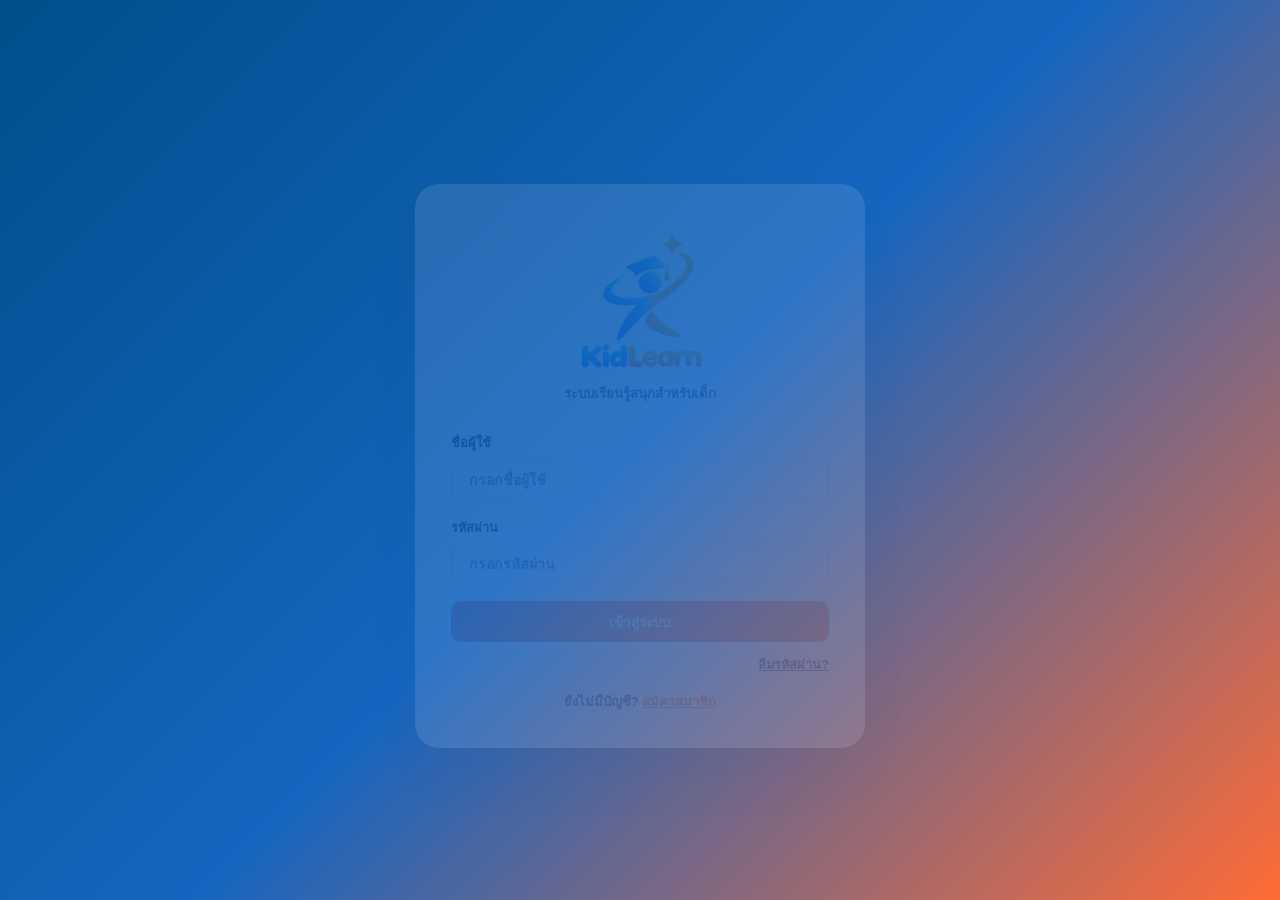
==== commit eca143db: "แก้ปุ่มแนบไฟล์ทับข้อความคำแนะนำในหน้าแก้ไขบทเรียน Co-Authored-By: Claude Opus 5.5 <noreply@anthropic" ====
--- a/app.html
+++ b/app.html
@@ -333,7 +333,7 @@
 <script src="js/student_import.js?v=1.8"></script>
 <script src="js/game_player.js?v=1.4"></script>
 <script src="js/game_builder.js?v=1.8"></script>
-<script src="js/lesson_builder.js?v=1.11"></script>
+<script src="js/lesson_builder.js?v=1.12"></script>
 <script src="js/officer.js?v=3.17"></script>
 <script src="js/executive.js?v=3.14"></script>
 <script src="js/admin.js?v=3.18"></script>
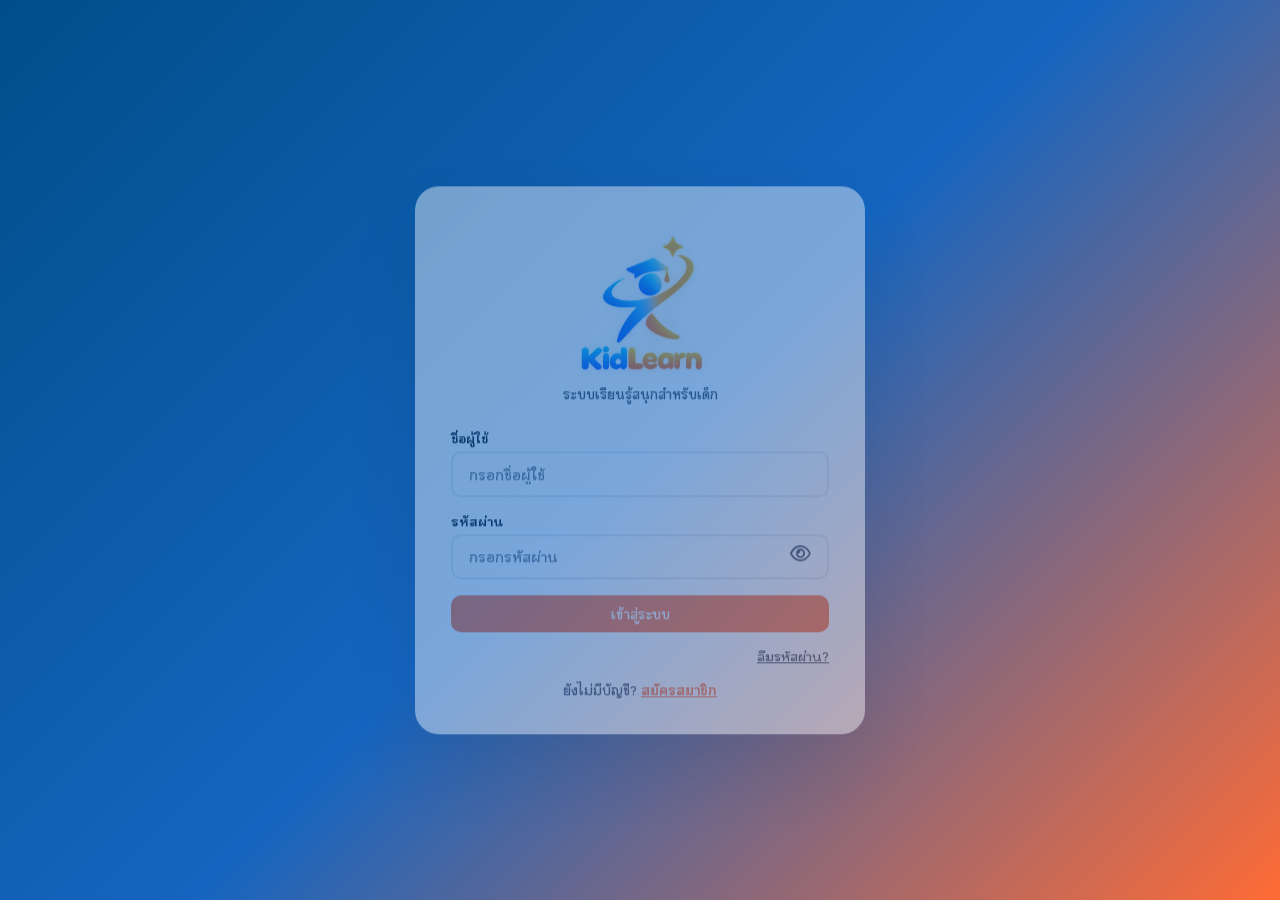
==== commit 7255a673: "รีเฟรชหน้าแล้วกลับไปหน้าและแท็บแผงควบคุมเดิม ไม่เด้งไปหน้าคะแนน Co-Authored-By: Claude Opus 5.5 <nor" ====
--- a/app.html
+++ b/app.html
@@ -323,13 +323,13 @@
 <script src="js/game_types.js?v=1.7"></script>
 <script src="js/data.js?v=4.7"></script>
 <script src="js/state.js?v=3.10"></script>
-<script src="js/router.js?v=3.13"></script>
+<script src="js/router.js?v=3.14"></script>
 <script src="js/auth.js?v=3.13"></script>
 <script src="js/home.js?v=3.29"></script>
 <script src="js/scores.js?v=3.18"></script>
 <script src="js/recommendations.js?v=3.13"></script>
 <script src="js/children.js?v=3.11"></script>
-<script src="js/teacher.js?v=3.34"></script>
+<script src="js/teacher.js?v=3.35"></script>
 <script src="js/student_import.js?v=1.8"></script>
 <script src="js/game_player.js?v=1.4"></script>
 <script src="js/game_builder.js?v=1.8"></script>
@@ -343,8 +343,12 @@
     const ok = await sessionLoad();
     if (!ok) { window.location.replace('index.html'); return; }
     applyRoleUI();
-    history.replaceState(null, '');
-    sec('home');
+    // เบราว์เซอร์เก็บ history.state ไว้ตอนรีเฟรช จึงกลับไปหน้าและแท็บเดิมได้ ถ้าหน้านั้นไม่ใช่ของบทบาทนี้ให้เริ่มที่หน้าหลัก
+    const s = history.state;
+    if (navAllowed(s?.sec)) {
+      if (s.tab) A.tcTab = s.tab;
+      sec(s.sec, s);
+    } else sec('home');
   });
 </script>
 
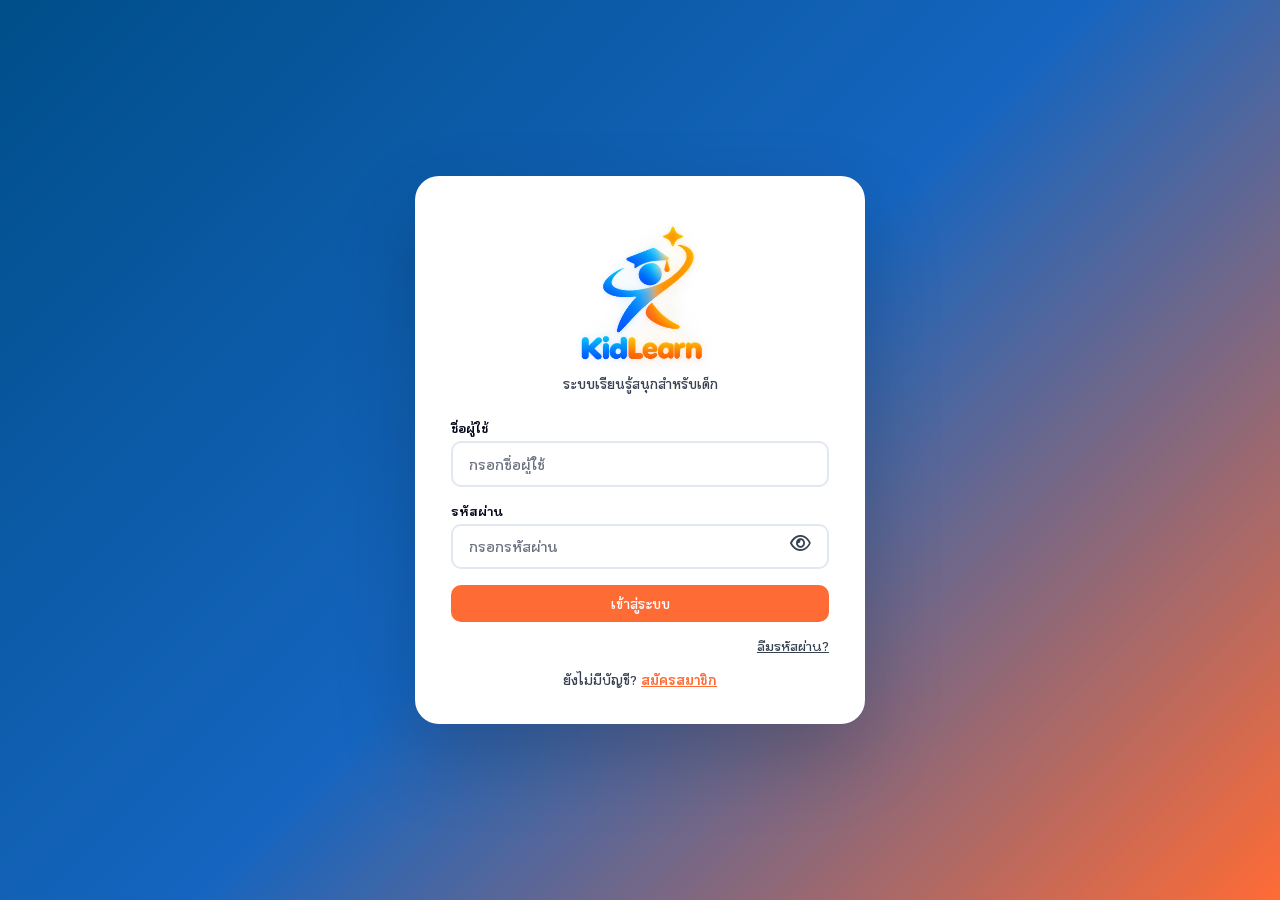
==== commit a0b2c78c: "เกมมี 3 ด่าน ง่าย ปานกลาง ยาก ต้องได้ 80 คะแนนขึ้นไปถึงปลดด่านถัดไป ครูแบ่งคำถามตามด่านในหน้าสร้างเก" ====
--- a/app.html
+++ b/app.html
@@ -8,7 +8,7 @@
   <link rel="preconnect" href="https://fonts.gstatic.com" crossorigin>
   <link href="https://fonts.googleapis.com/css2?family=KoHo:ital,wght@0,200;0,300;0,400;0,500;0,600;0,700;1,200;1,300;1,400;1,500;1,600;1,700&display=swap" rel="stylesheet">
   <link rel="icon" href="images/logo.webp" type="image/webp">
-  <link rel="stylesheet" href="style.css?v=5.46">
+  <link rel="stylesheet" href="style.css?v=5.47">
   <script src="js/theme.js?v=1.3"></script>
   <link rel="stylesheet" href="https://cdnjs.cloudflare.com/ajax/libs/font-awesome/6.5.0/css/all.min.css">
 </head>
@@ -319,20 +319,20 @@
 <!-- ════════════════════════════════════════════════════
      SCRIPTS (order matters)
 ════════════════════════════════════════════════════ -->
-<script src="js/api.js?v=3.29"></script>
-<script src="js/game_types.js?v=1.7"></script>
+<script src="js/api.js?v=3.30"></script>
+<script src="js/game_types.js?v=1.8"></script>
 <script src="js/data.js?v=4.7"></script>
 <script src="js/state.js?v=3.10"></script>
 <script src="js/router.js?v=3.14"></script>
 <script src="js/auth.js?v=3.13"></script>
-<script src="js/home.js?v=3.29"></script>
+<script src="js/home.js?v=3.31"></script>
 <script src="js/scores.js?v=3.18"></script>
 <script src="js/recommendations.js?v=3.13"></script>
 <script src="js/children.js?v=3.11"></script>
 <script src="js/teacher.js?v=3.35"></script>
 <script src="js/student_import.js?v=1.8"></script>
-<script src="js/game_player.js?v=1.4"></script>
-<script src="js/game_builder.js?v=1.8"></script>
+<script src="js/game_player.js?v=1.5"></script>
+<script src="js/game_builder.js?v=1.9"></script>
 <script src="js/lesson_builder.js?v=1.12"></script>
 <script src="js/officer.js?v=3.17"></script>
 <script src="js/executive.js?v=3.14"></script>
--- a/style.css
+++ b/style.css
@@ -2371,6 +2371,35 @@
   font-size: .8rem
 }
 
+div.sg-card {
+  flex-wrap: wrap;
+  cursor: default
+}
+
+.sg-levels {
+  width: 100%;
+  display: flex;
+  flex-wrap: wrap;
+  gap: .4rem
+}
+
+.sg-level {
+  border: 0;
+  font-family: inherit;
+  cursor: pointer
+}
+
+.sg-level:disabled {
+  background: var(--bd);
+  color: var(--mu);
+  cursor: not-allowed
+}
+
+.gb-level-head {
+  margin: 1.2rem 0 .6rem;
+  font-weight: 800
+}
+
 .gp-saved {
   margin-top: .5rem;
   font-size: .82rem;
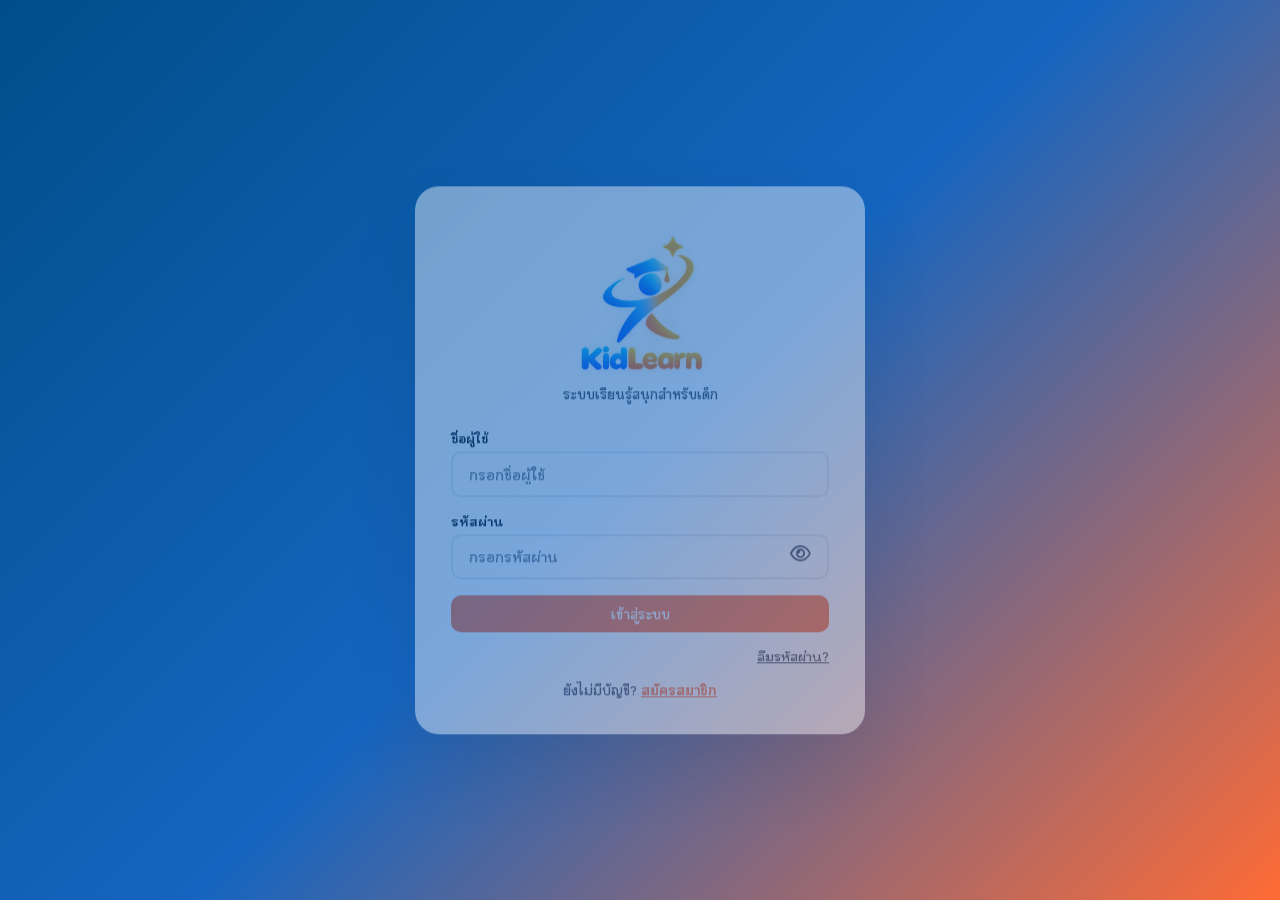
==== commit 5fb7def6: "คะแนนเกมคิดจากทุกด่าน ไม่ใช่คะแนนสูงสุดครั้งเดียว คะแนนเกม = เฉลี่ยคะแนนสูงสุดของทุกด่านที่เกมมี ด่า" ====
--- a/app.html
+++ b/app.html
@@ -325,11 +325,11 @@
 <script src="js/state.js?v=3.10"></script>
 <script src="js/router.js?v=3.14"></script>
 <script src="js/auth.js?v=3.13"></script>
-<script src="js/home.js?v=3.31"></script>
-<script src="js/scores.js?v=3.18"></script>
-<script src="js/recommendations.js?v=3.13"></script>
+<script src="js/home.js?v=3.32"></script>
+<script src="js/scores.js?v=3.19"></script>
+<script src="js/recommendations.js?v=3.14"></script>
 <script src="js/children.js?v=3.11"></script>
-<script src="js/teacher.js?v=3.35"></script>
+<script src="js/teacher.js?v=3.36"></script>
 <script src="js/student_import.js?v=1.8"></script>
 <script src="js/game_player.js?v=1.5"></script>
 <script src="js/game_builder.js?v=1.9"></script>
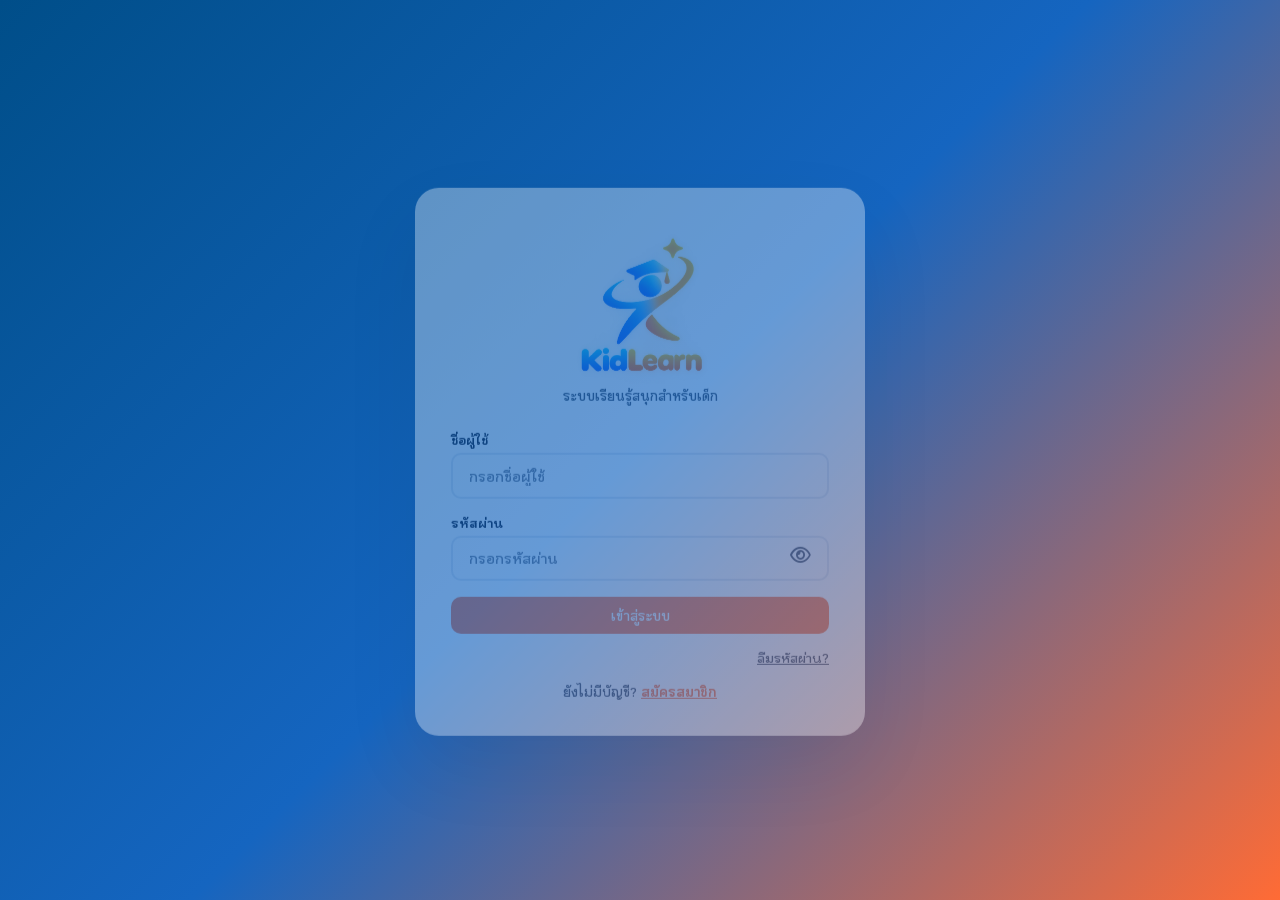
==== commit 57e84a01: "กันเดารหัสผ่าน ใส่ผิด 5 ครั้งล็อก 3 นาที และแก้ OTP ที่ใช้ไม่ได้ ล็อกตามชื่อผู้ใช้ (ไม่ใช่ IP เพราะท" ====
--- a/app.html
+++ b/app.html
@@ -319,7 +319,7 @@
 <!-- ════════════════════════════════════════════════════
      SCRIPTS (order matters)
 ════════════════════════════════════════════════════ -->
-<script src="js/api.js?v=3.30"></script>
+<script src="js/api.js?v=3.31"></script>
 <script src="js/game_types.js?v=1.8"></script>
 <script src="js/data.js?v=4.7"></script>
 <script src="js/state.js?v=3.10"></script>
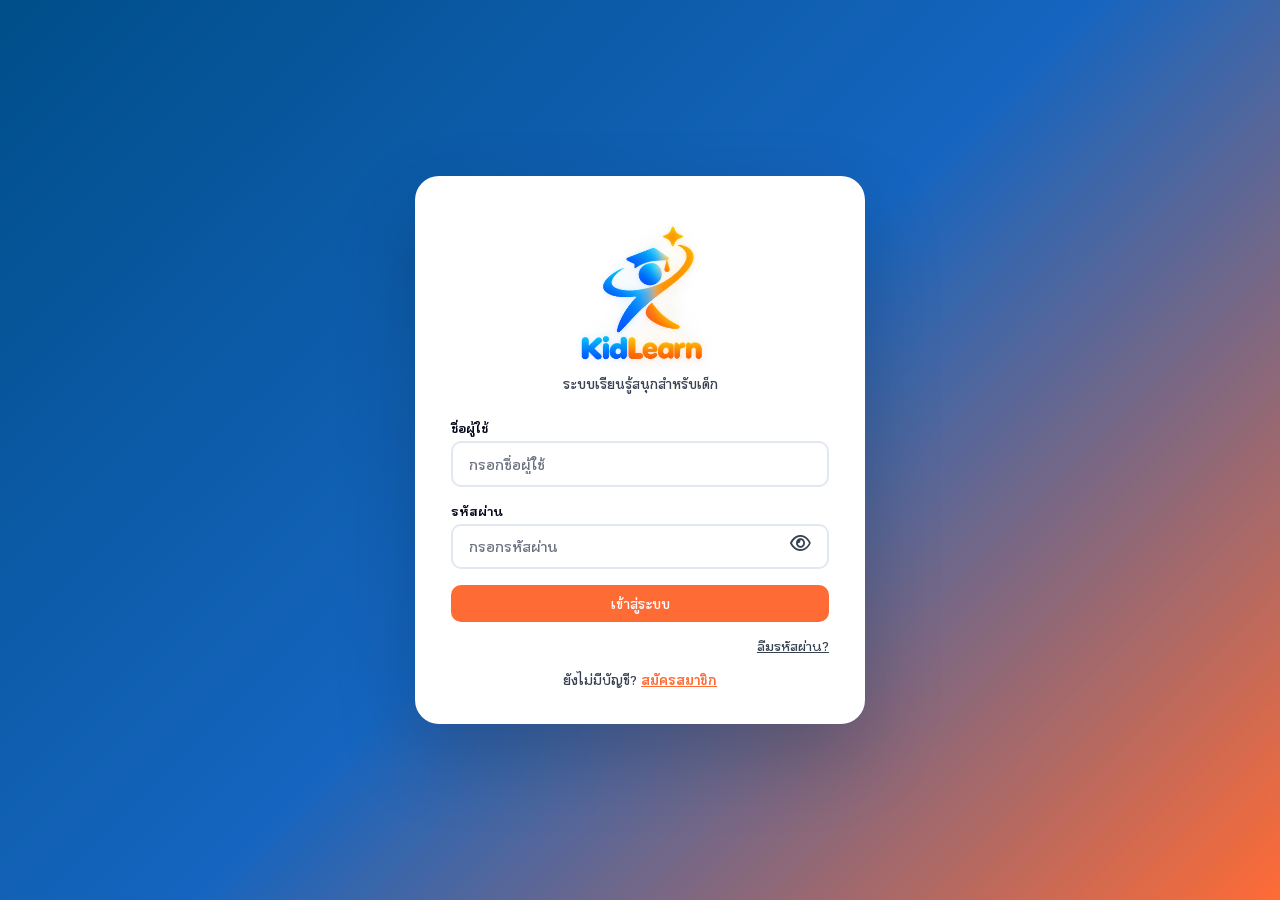
==== commit 824fa87b: "admin/officer สร้างรหัสประจำตัวครูรายคนจากเมนูใหม่ และดูว่ารหัสไหนผูกกับครูคนไหน - ตาราง teacher_cod" ====
--- a/app.html
+++ b/app.html
@@ -32,6 +32,7 @@
     <button class="sl"        id="sl-children" onclick="sec('children')" style="display:none">จัดการบุตรหลาน</button>
     <button class="sl"        id="sl-teach"    onclick="sec('teach')"    style="display:none">แผงควบคุม</button>
     <button class="sl"        id="sl-officer"  onclick="sec('officer')"  style="display:none">จัดการผู้ใช้</button>
+    <button class="sl"        id="sl-tcodes"   onclick="sec('tcodes')"   style="display:none">รหัสประจำตัวครู</button>
     <button class="sl"        id="sl-executive" onclick="sec('executive')" style="display:none">แผงบริหาร</button>
     <button class="sl"        id="sl-admin"    onclick="sec('admin')"    style="display:none">ผู้ดูแลระบบ</button>
     <button class="sl"        id="sl-settings" onclick="sec('settings')">ตั้งค่า</button>
@@ -213,6 +214,27 @@
       <div id="of-dashboard"></div>
     </div>
 
+    <!-- ── รหัสประจำตัวครู (officer/admin) ── -->
+    <div id="s-tcodes" style="display:none">
+      <div class="pg-title">รหัสประจำตัวครู</div>
+      <div class="ts" style="margin-bottom:1rem">
+        <h3>สร้างรหัสให้ครู</h3>
+        <div style="font-size:.8rem;color:var(--mu);margin-bottom:.6rem">ครูกรอกรหัสนี้ตอนสมัครบัญชีครู แต่ละรหัสใช้ได้ครั้งเดียว แล้วจะผูกกับครูคนที่ใช้</div>
+        <div style="display:flex;gap:.5rem;flex-wrap:wrap">
+          <input class="fc" id="tcodes-note" maxlength="255" placeholder="ให้ใคร เช่น ครูสมศรี (ไม่บังคับ)" aria-label="ให้ใคร" style="flex:2 1 200px">
+          <input class="fc" id="tcodes-code" maxlength="100" placeholder="รหัส (เว้นว่าง = สุ่มเลข 8 หลัก)" aria-label="รหัส" autocomplete="off" style="flex:1 1 180px"
+            onkeydown="if(event.key==='Enter')createTeacherCode()">
+          <button class="btn btn-p" style="white-space:nowrap" onclick="createTeacherCode()">สร้างรหัส</button>
+        </div>
+        <div id="tcodes-msg" role="status" style="font-size:.85rem;margin-top:.5rem"></div>
+      </div>
+      <div class="ts">
+        <h3>รหัสทั้งหมด</h3>
+        <div id="tcodes-count" style="font-size:.8rem;color:var(--mu);margin-bottom:.6rem"></div>
+        <div id="tcodes-list"></div>
+      </div>
+    </div>
+
     <!-- ── EXECUTIVE ── -->
     <div id="s-executive" style="display:none">
       <div id="ex-dashboard"></div>
@@ -305,6 +327,9 @@
   <button class="bn-item" id="bn-teach"    onclick="sec('teach')"    style="display:none">
     <i class="fa-solid fa-chalkboard-user"></i><span>แผงควบคุม</span>
   </button>
+  <button class="bn-item" id="bn-tcodes"   onclick="sec('tcodes')"   style="display:none">
+    <i class="fa-solid fa-key"></i><span>รหัสครู</span>
+  </button>
   <button class="bn-item" id="bn-admin"    onclick="sec('admin')"    style="display:none">
     <i class="fa-solid fa-screwdriver-wrench"></i><span>แอดมิน</span>
   </button>
@@ -319,11 +344,11 @@
 <!-- ════════════════════════════════════════════════════
      SCRIPTS (order matters)
 ════════════════════════════════════════════════════ -->
-<script src="js/api.js?v=3.31"></script>
+<script src="js/api.js?v=3.33"></script>
 <script src="js/game_types.js?v=1.8"></script>
 <script src="js/data.js?v=4.7"></script>
 <script src="js/state.js?v=3.10"></script>
-<script src="js/router.js?v=3.14"></script>
+<script src="js/router.js?v=3.15"></script>
 <script src="js/auth.js?v=3.13"></script>
 <script src="js/home.js?v=3.32"></script>
 <script src="js/scores.js?v=3.19"></script>
@@ -334,9 +359,9 @@
 <script src="js/game_player.js?v=1.5"></script>
 <script src="js/game_builder.js?v=1.9"></script>
 <script src="js/lesson_builder.js?v=1.12"></script>
-<script src="js/officer.js?v=3.17"></script>
+<script src="js/officer.js?v=3.19"></script>
 <script src="js/executive.js?v=3.14"></script>
-<script src="js/admin.js?v=3.18"></script>
+<script src="js/admin.js?v=3.19"></script>
 <script src="js/profile.js?v=3.16"></script>
 <script>
   window.addEventListener('DOMContentLoaded', async () => {
